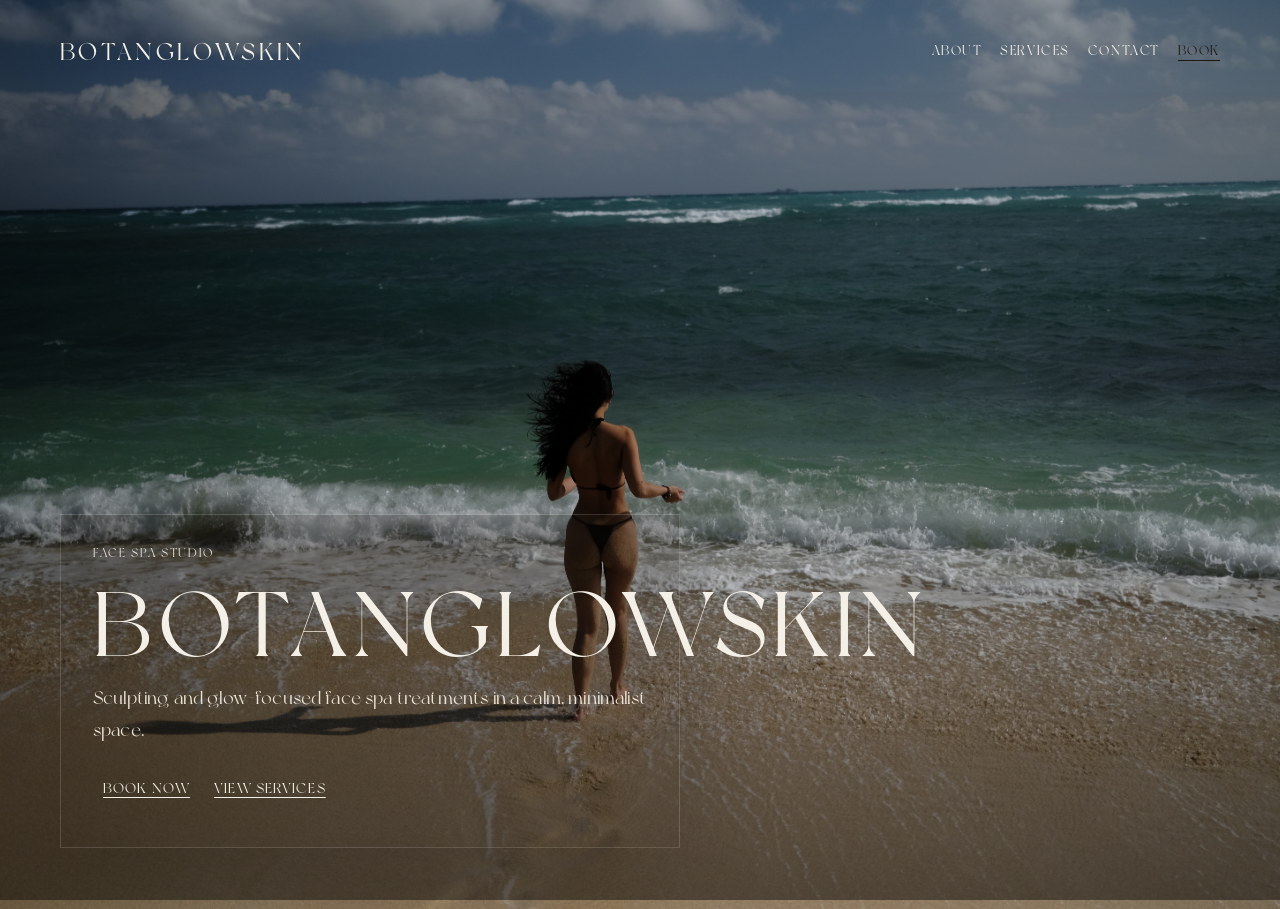
==== index.html @ a78a0a76 "Add website pages and styles" ====
<!DOCTYPE html>
<html lang="en">
  <head>
    <meta charset="UTF-8" />
    <meta name="viewport" content="width=device-width, initial-scale=1.0" />
    <title>BOTANGLOWSKIN | Home</title>
    <link rel="stylesheet" href="styles.css" />
  </head>
  <body class="home-page">
    <header class="site-header home-header">
      <div class="container header-inner">
        <a class="brand" href="index.html">BOTANGLOWSKIN</a>
        <nav class="nav">
          <a href="about.html">About</a>
          <a href="services.html">Services</a>
          <a href="contact.html">Contact</a>
          <a class="nav-cta" href="booking.html">Book</a>
        </nav>
      </div>
    </header>

    <main class="home-main">
      <section class="home-hero">
        <img class="main-photo" src="photo/2.JPG" alt="BOTANGLOWSKIN main photo" />
        <div class="home-overlay">
          <div class="container">
            <div class="home-copy">
              <p class="eyebrow">Face Spa Studio</p>
              <h1>BOTANGLOWSKIN</h1>
              <p class="lead">
                Sculpting and glow-focused face spa treatments in a calm, minimalist space.
              </p>
              <p class="links-inline">
                <a href="booking.html">Book now</a>
                <a href="services.html">View services</a>
              </p>
            </div>
          </div>
        </div>
      </section>
    </main>
  </body>
</html>
---- styles.css ----
@font-face {
  font-family: "NewYork Personal Use";
  src: url("newyork/NewYork PERSONAL USE.otf") format("opentype");
  font-weight: 400;
  font-style: normal;
  font-display: swap;
}

:root {
  --bg: #f3ecdf;
  --bg-deep: #e7dbc8;
  --surface: rgba(245, 238, 226, 0.78);
  --surface-strong: rgba(239, 229, 210, 0.88);
  --text: #1c1916;
  --muted: #6f665d;
  --line: rgba(28, 25, 22, 0.12);
  --accent: #b59a7e;
  --accent-soft: rgba(181, 154, 126, 0.18);
  --button: #1c1916;
  --button-text: #f1e8d8;
  --shadow-soft: 0 22px 60px rgba(76, 60, 43, 0.08);
}

* {
  box-sizing: border-box;
}

html,
body {
  margin: 0;
  padding: 0;
}

body {
  background:
    radial-gradient(circle at top left, rgba(255, 250, 242, 0.95), transparent 34%),
    radial-gradient(circle at 85% 18%, rgba(224, 207, 183, 0.34), transparent 28%),
    linear-gradient(180deg, #f6f0e5 0%, var(--bg) 40%, var(--bg-deep) 100%);
  color: var(--text);
  font-family: "NewYork Personal Use", "Times New Roman", serif;
  letter-spacing: 0.01em;
  position: relative;
  overflow-x: hidden;
  min-height: 100vh;
}

a {
  color: inherit;
  text-decoration: none;
}

body::before,
body::after {
  content: "";
  position: fixed;
  z-index: -1;
  border-radius: 50%;
  filter: blur(72px);
  pointer-events: none;
  opacity: 0.5;
}

body::before {
  width: 46vw;
  height: 46vw;
  min-width: 280px;
  min-height: 280px;
  top: -14vw;
  left: -10vw;
  background: rgba(216, 194, 167, 0.28);
  animation: floatBlobA 24s ease-in-out infinite;
}

body::after {
  width: 40vw;
  height: 40vw;
  min-width: 240px;
  min-height: 240px;
  right: -12vw;
  bottom: -13vw;
  background: rgba(173, 182, 163, 0.16);
  animation: floatBlobB 26s ease-in-out infinite;
}

body > * {
  position: relative;
  z-index: 1;
}

body:not(.home-page)::selection {
  background: rgba(181, 154, 126, 0.24);
}

body:not(.home-page) main,
body:not(.home-page) .site-footer {
  animation: riseIn 1s ease both;
}

.container {
  width: min(1160px, calc(100% - 48px));
  margin: 0 auto;
}

.narrow {
  max-width: 780px;
}

.site-header {
  position: sticky;
  top: 0;
  z-index: 20;
  background: rgba(246, 240, 229, 0.72);
  border-bottom: 1px solid var(--line);
  backdrop-filter: blur(16px);
  box-shadow: 0 10px 40px rgba(99, 82, 60, 0.04);
}

.nav a.is-active {
  color: var(--text);
  border-bottom-color: var(--text);
}

.home-page::before,
.home-page::after {
  display: none;
}

.home-page {
  background:
    radial-gradient(circle at 20% 22%, rgba(240, 231, 214, 0.2), transparent 18%),
    linear-gradient(180deg, #6c6051 0%, #352c24 48%, #1f1813 100%);
}

.home-page .site-header.home-header {
  position: absolute;
  top: 0;
  left: 0;
  width: 100%;
  background: transparent;
  border-bottom: 0;
  backdrop-filter: none;
  animation: fadeIn 1.1s ease both;
}

.home-page .header-inner {
  align-items: center;
  min-height: 92px;
  padding-top: 22px;
}

.home-page .brand,
.home-page .nav a {
  color: #f4f0e7;
  text-shadow: 0 1px 18px rgba(0, 0, 0, 0.18);
}

.home-page .nav a:hover {
  color: #ffffff;
  border-bottom-color: rgba(255, 255, 255, 0.8);
}

.header-inner {
  min-height: 86px;
  display: flex;
  flex-direction: row;
  justify-content: space-between;
  align-items: flex-start;
  gap: 10px;
  padding: 14px 0 10px;
}

.brand {
  font-size: 24px;
  letter-spacing: 0.14em;
  text-transform: uppercase;
}

.nav {
  display: flex;
  flex-wrap: wrap;
  justify-content: flex-end;
  margin-left: auto;
  gap: 18px;
}

.nav a {
  font-size: 13px;
  letter-spacing: 0.12em;
  text-transform: uppercase;
  color: var(--muted);
  border-bottom: 1px solid transparent;
  padding-bottom: 2px;
  transition: color 0.28s ease, transform 0.18s ease, border-color 0.28s ease;
}

.nav a:hover {
  color: var(--text);
  border-bottom-color: var(--line);
  transform: translateY(-1px);
}

.nav a:active {
  transform: scale(0.96);
}

.nav-cta {
  color: var(--text) !important;
  border-bottom-color: var(--text) !important;
}

.section {
  padding: 86px 0;
}

.hero.section {
  padding-bottom: 52px;
}

.eyebrow {
  margin: 0 0 16px;
  color: var(--muted);
  font-size: 12px;
  letter-spacing: 0.14em;
  text-transform: uppercase;
  text-align: center;
}

h1,
h2 {
  margin: 0;
  font-weight: 400;
  text-transform: uppercase;
  letter-spacing: 0.06em;
}

h1 {
  font-size: clamp(46px, 9vw, 92px);
  line-height: 0.95;
  text-align: center;
  margin-bottom: 24px;
}

h2 {
  font-size: clamp(26px, 3vw, 34px);
  line-height: 1.1;
  margin-bottom: 10px;
}

p {
  margin: 0 0 16px;
  font-size: 18px;
  line-height: 1.8;
}

.lead {
  text-align: center;
  color: var(--muted);
  max-width: 620px;
  margin: 0 auto 24px;
}

.links-inline {
  text-align: center;
}

.links-inline a {
  margin: 0 10px;
  font-size: 14px;
  letter-spacing: 0.08em;
  text-transform: uppercase;
  text-decoration: underline;
  text-decoration-thickness: 1px;
  text-underline-offset: 4px;
  transition: transform 0.18s ease, opacity 0.24s ease, color 0.24s ease;
}

.links-inline a:hover {
  opacity: 0.78;
  transform: translateY(-1px);
}

.links-inline a:active {
  transform: scale(0.96);
  opacity: 0.75;
}

.photo-section {
  padding-top: 96px;
  padding-bottom: 0;
}

.photo-section .container {
  width: 100vw;
  max-width: none;
  margin-left: calc(50% - 50vw);
}

.main-photo,
.main-video {
  width: 100vw;
  height: min(100vh, 2160px);
  object-fit: cover;
  border: 0;
  display: block;
  transform: scale(1.02);
  animation: slowZoom 18s ease-in-out infinite alternate;
}

.home-main {
  min-height: 100vh;
}

.home-hero {
  position: relative;
  min-height: 100vh;
}

.home-hero::after {
  content: "";
  position: absolute;
  inset: 0;
  background: linear-gradient(
    to top,
    rgba(0, 0, 0, 0.45) 0%,
    rgba(0, 0, 0, 0.16) 28%,
    rgba(0, 0, 0, 0.08) 55%,
    rgba(0, 0, 0, 0) 75%
  );
  pointer-events: none;
}

.home-hero::before {
  content: "";
  position: absolute;
  inset: 0;
  background:
    radial-gradient(circle at 22% 28%, rgba(245, 239, 228, 0.18), transparent 0 24%),
    radial-gradient(circle at 72% 72%, rgba(200, 177, 149, 0.16), transparent 0 26%),
    linear-gradient(180deg, rgba(20, 16, 12, 0.08), rgba(20, 16, 12, 0.26));
  mix-blend-mode: screen;
  pointer-events: none;
  animation: driftVeil 20s ease-in-out infinite;
}

.home-page .main-video,
.home-page .main-photo {
  height: 100vh;
}

.home-overlay {
  position: absolute;
  inset: 0;
  z-index: 2;
  display: flex;
  align-items: flex-end;
  padding-bottom: 52px;
  animation: riseIn 1.2s ease 0.15s both;
}

.home-copy {
  max-width: 620px;
  color: #f4f0e7;
  padding: 28px 32px;
  background: linear-gradient(180deg, rgba(28, 22, 17, 0.2), rgba(28, 22, 17, 0.08));
  border: 1px solid rgba(244, 240, 231, 0.16);
  box-shadow: 0 24px 90px rgba(0, 0, 0, 0.16);
  backdrop-filter: blur(10px);
}

.home-copy .eyebrow,
.home-copy .lead {
  color: #ebe3d6;
  text-align: left;
}

.home-copy h1 {
  text-align: left;
  margin-bottom: 14px;
}

.home-copy .links-inline {
  text-align: left;
}

.home-copy .links-inline a {
  color: #f4f0e7;
}

.contact-section {
  padding-bottom: 40px;
}

.contact-layout {
  display: grid;
  grid-template-columns: minmax(0, 1fr) minmax(0, 0.95fr);
  gap: 30px;
  align-items: stretch;
}

.contact-info {
  height: 100%;
}

.contact-photo-wrap {
  min-height: 100%;
  aspect-ratio: 3 / 4;
  overflow: hidden;
  background: #efefef;
  border-radius: 28px;
  box-shadow: var(--shadow-soft);
}

.contact-main-photo {
  width: 100%;
  height: 100%;
  object-fit: cover;
  object-position: 58% 14%;
  display: block;
  border: 1px solid var(--line);
  transform: scale(1.01);
  transition: transform 1.2s ease;
}

.content-page {
  background: linear-gradient(180deg, var(--surface), var(--surface-strong));
  border: 1px solid var(--line);
  padding: 56px min(6vw, 64px);
  border-radius: 28px;
  box-shadow: var(--shadow-soft);
  backdrop-filter: blur(16px);
}

.content-page .eyebrow,
.content-page h1,
.content-page .links-inline {
  text-align: left;
}

.service-item {
  padding: 24px 0;
  border-top: 1px solid var(--line);
}

.service-item:last-of-type {
  border-bottom: 1px solid var(--line);
}

.virtual-call-grid {
  margin-top: 34px;
  padding: 26px 24px;
  border: 1px solid var(--line);
  background: rgba(244, 234, 217, 0.8);
  border-radius: 22px;
  box-shadow: var(--shadow-soft);
}

.virtual-call-grid .eyebrow {
  text-align: left;
  margin-bottom: 10px;
}

.virtual-call-grid h2 {
  margin-bottom: 16px;
}

.virtual-call-link {
  display: inline-block;
  border: 1px solid var(--text);
  padding: 10px 16px;
  text-transform: uppercase;
  letter-spacing: 0.08em;
  font-size: 13px;
}

.editorial-page {
  background:
    radial-gradient(circle at 14% 14%, rgba(255, 255, 255, 0.42), transparent 18%),
    linear-gradient(180deg, #efece5 0%, #e6e1d7 100%);
}

.editorial-page::before,
.editorial-page::after {
  display: none;
}

.editorial-header {
  background: transparent;
  border-bottom: 0;
  backdrop-filter: none;
}

.editorial-main {
  padding-top: 38px;
  animation: riseIn 1s ease both;
}

.editorial-layout {
  display: grid;
  grid-template-columns: minmax(0, 1fr) minmax(0, 0.8fr) minmax(0, 0.95fr);
  gap: 18px;
  align-items: start;
}

.editorial-left {
  padding: 30px 4px 0 0;
}

.editorial-left h1 {
  text-transform: none;
  letter-spacing: 0;
  text-align: left;
  font-size: clamp(46px, 4.5vw, 68px);
  line-height: 1.04;
  margin-bottom: 52px;
  max-width: 11ch;
}

.editorial-line-link {
  display: inline-block;
  font-size: 18px;
  color: #8a8073;
  border-bottom: 2px solid #9a8f81;
  min-width: 310px;
  padding-bottom: 18px;
  transition: color 0.24s ease, transform 0.24s ease, border-color 0.24s ease;
}

.editorial-line-link:hover {
  color: #6f665d;
  border-bottom-color: #6f665d;
  transform: translateY(-2px);
}

.editorial-top-image {
  width: 100%;
  aspect-ratio: 16 / 10;
  object-fit: cover;
  display: block;
  filter: grayscale(100%);
  border-radius: 24px;
  box-shadow: var(--shadow-soft);
}

.editorial-copy {
  padding-top: 14px;
}

.editorial-copy p {
  font-size: 18px;
  line-height: 1.55;
  margin-bottom: 12px;
}

.editorial-tall-image {
  width: 100%;
  height: min(84vh, 1050px);
  object-fit: cover;
  display: block;
  filter: grayscale(100%);
  border-radius: 28px;
  box-shadow: var(--shadow-soft);
}

.form {
  margin-top: 18px;
}

label {
  display: block;
  margin: 14px 0 7px;
  font-size: 13px;
  letter-spacing: 0.08em;
  text-transform: uppercase;
  color: var(--muted);
}

input,
select,
textarea,
button {
  width: 100%;
  font: inherit;
}

input,
select,
textarea {
  border: 1px solid var(--line);
  background: rgba(244, 234, 217, 0.78);
  padding: 12px 14px;
  border-radius: 18px;
  transition: border-color 0.22s ease, transform 0.12s ease;
}

input,
select {
  min-height: 48px;
}

textarea {
  resize: vertical;
  min-height: 120px;
}

input:focus,
select:focus,
textarea:focus {
  outline: none;
  border-color: var(--accent);
}

.btn-primary {
  margin-top: 16px;
  border: 0;
  background: var(--button);
  color: var(--button-text);
  padding: 14px 18px;
  border-radius: 999px;
  text-transform: uppercase;
  letter-spacing: 0.08em;
  cursor: pointer;
  transition: transform 0.12s ease, opacity 0.2s ease;
  box-shadow: 0 18px 40px rgba(28, 25, 22, 0.14);
}

.btn-primary:hover {
  opacity: 0.92;
}

.btn-primary:active {
  transform: scale(0.98);
}

input:active,
select:active,
textarea:active {
  transform: scale(0.997);
}

.site-footer {
  margin-top: 34px;
  border-top: 1px solid var(--line);
  padding: 24px 0;
}

.footer-inner {
  display: flex;
  justify-content: center;
}

.footer-inner p {
  margin: 0;
  font-size: 13px;
  letter-spacing: 0.08em;
  text-transform: uppercase;
  color: var(--muted);
}

@keyframes floatBlobA {
  0% {
    transform: translate(0, 0) scale(1);
  }
  50% {
    transform: translate(4vw, 3vh) scale(1.07);
  }
  100% {
    transform: translate(0, 0) scale(1);
  }
}

@keyframes floatBlobB {
  0% {
    transform: translate(0, 0) scale(1);
  }
  50% {
    transform: translate(-4vw, -4vh) scale(1.09);
  }
  100% {
    transform: translate(0, 0) scale(1);
  }
}

@keyframes slowZoom {
  0% {
    transform: scale(1.02) translateY(0);
  }
  100% {
    transform: scale(1.08) translateY(-10px);
  }
}

@keyframes driftVeil {
  0% {
    transform: translate3d(0, 0, 0) scale(1);
  }
  50% {
    transform: translate3d(0, -2%, 0) scale(1.04);
  }
  100% {
    transform: translate3d(0, 0, 0) scale(1);
  }
}

@keyframes riseIn {
  0% {
    opacity: 0;
    transform: translateY(24px);
  }
  100% {
    opacity: 1;
    transform: translateY(0);
  }
}

@keyframes fadeIn {
  0% {
    opacity: 0;
  }
  100% {
    opacity: 1;
  }
}

@media (max-width: 860px) {
  .section {
    padding: 68px 0;
  }

  .container {
    width: min(1160px, calc(100% - 30px));
  }

  .brand {
    font-size: 20px;
  }

  .nav {
    gap: 12px;
    justify-content: flex-start;
    margin-left: 0;
  }

  .editorial-main {
    padding-top: 6px;
  }

  .editorial-layout {
    grid-template-columns: 1fr;
  }

  .editorial-left h1 {
    font-size: clamp(36px, 11vw, 54px);
    margin-bottom: 26px;
  }

  .editorial-line-link {
    min-width: 0;
    width: 100%;
  }

  .editorial-copy p {
    font-size: 17px;
  }

  .editorial-tall-image {
    height: 62vh;
  }

  .home-page .header-inner {
    align-items: flex-start;
  }

  .home-overlay {
    padding-bottom: 36px;
  }

  .home-copy {
    padding: 22px 20px;
  }

  p {
    font-size: 17px;
  }

  .main-photo,
  .main-video {
    height: 72vh;
  }

  .content-page {
    padding: 42px 24px;
  }

  .editorial-top-image,
  .editorial-tall-image,
  .contact-photo-wrap,
  .content-page {
    border-radius: 22px;
  }

  .contact-layout {
    grid-template-columns: 1fr;
  }

  .contact-main-photo {
    height: 100%;
    min-height: 0;
    object-position: 56% 18%;
  }
}

@media (prefers-reduced-motion: reduce) {
  *,
  *::before,
  *::after {
    animation: none !important;
    transition: none !important;
  }
}
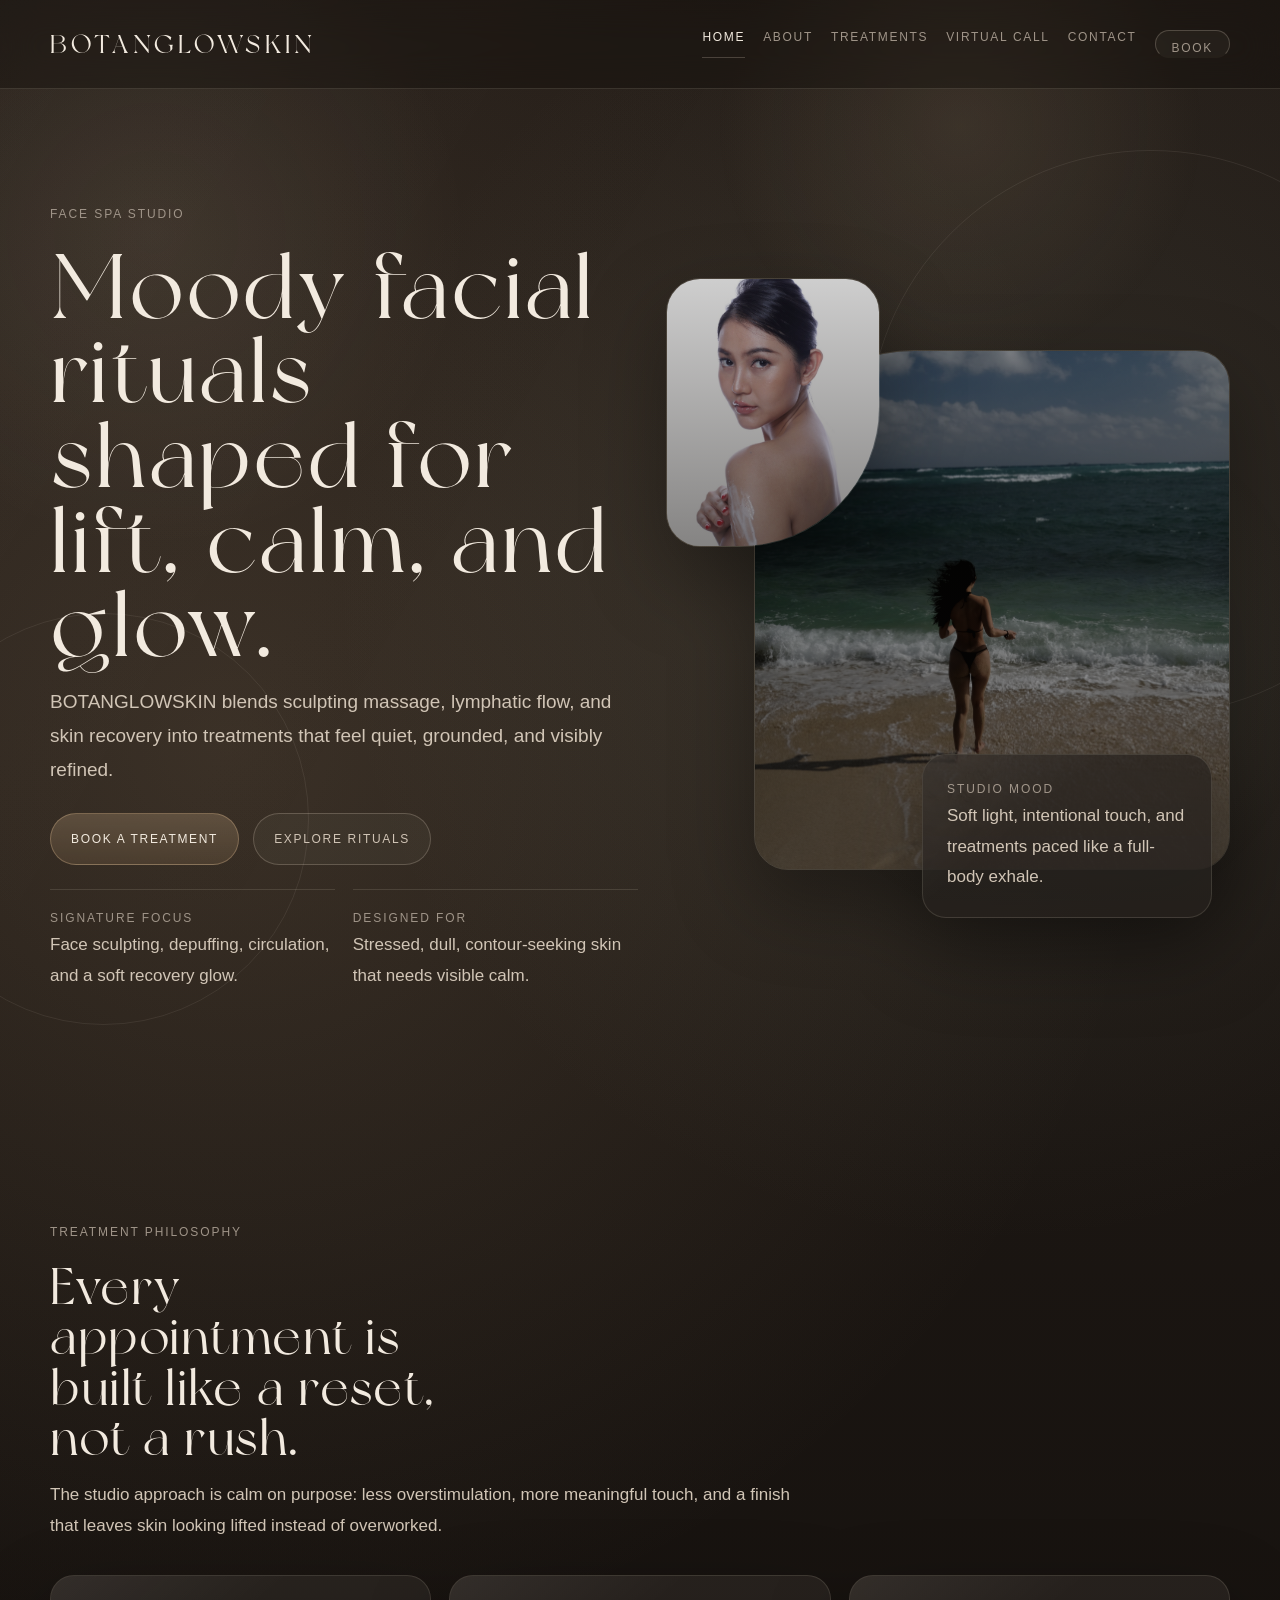
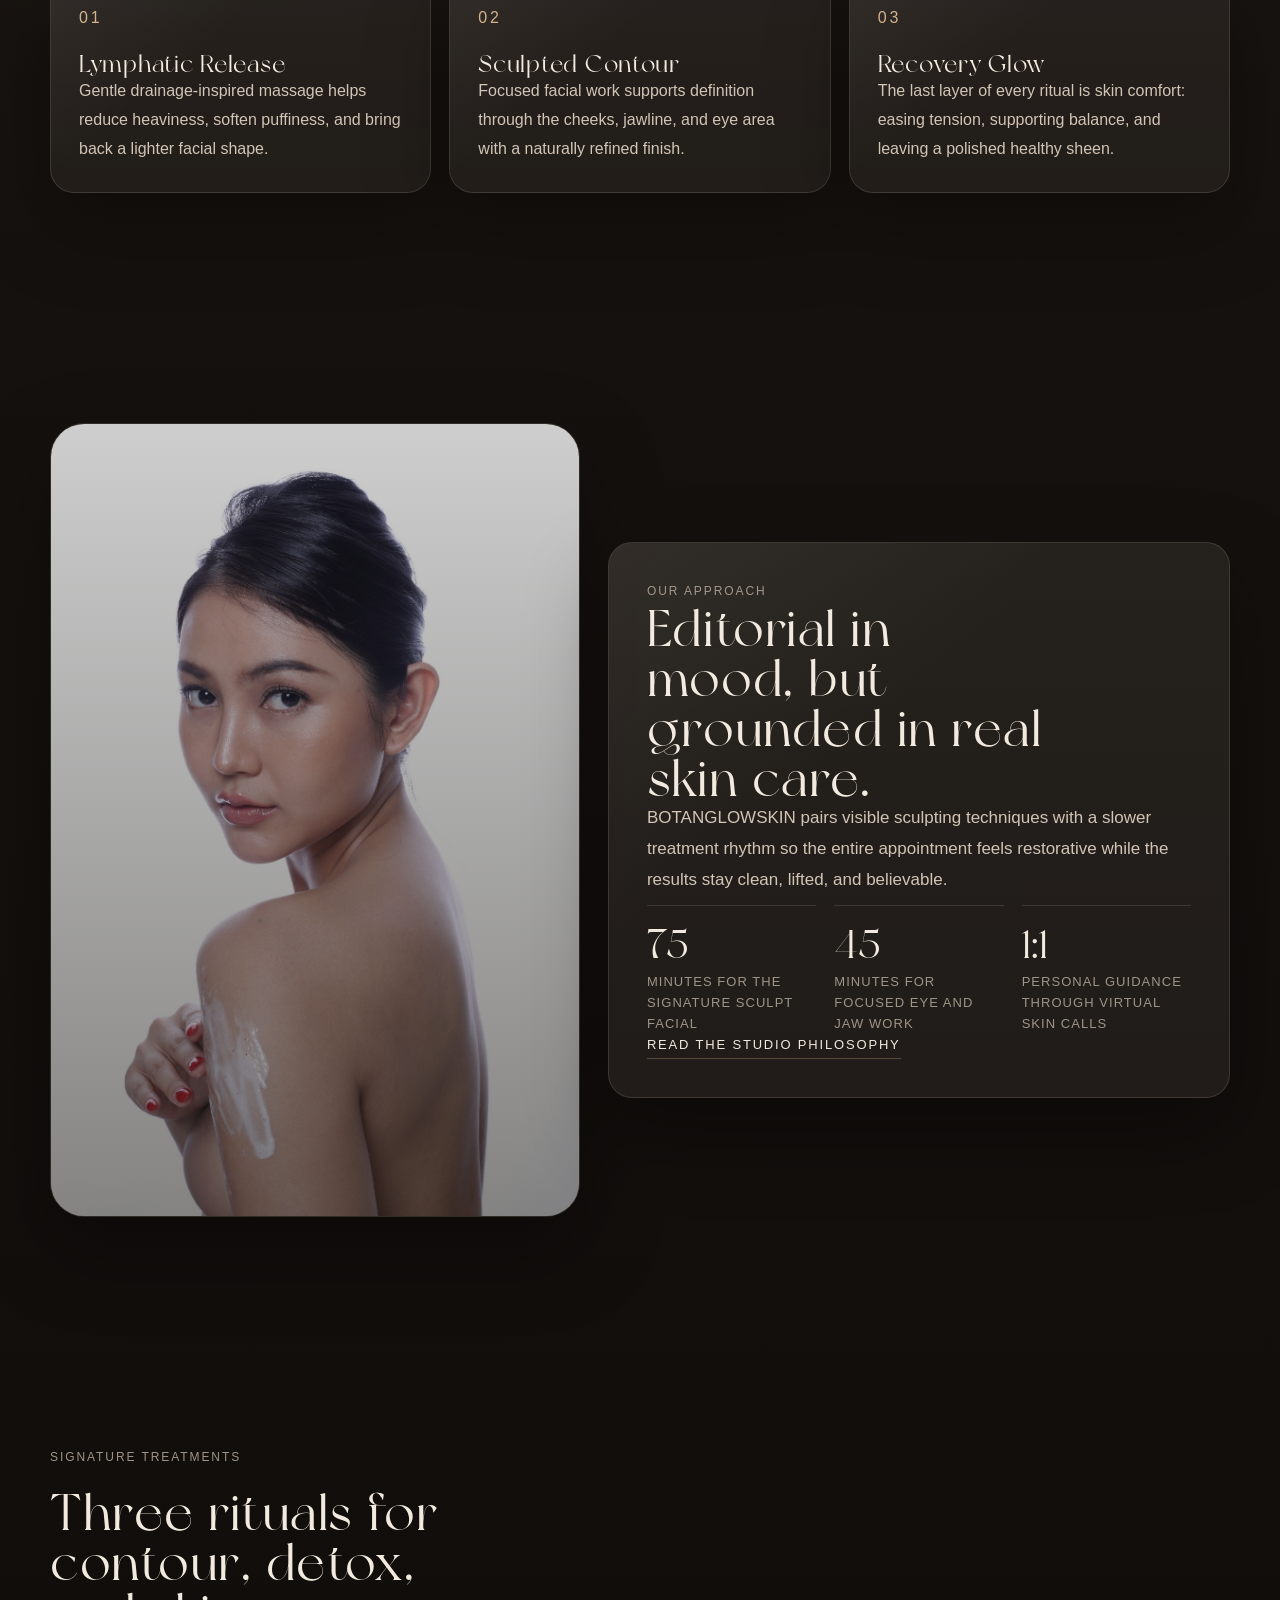
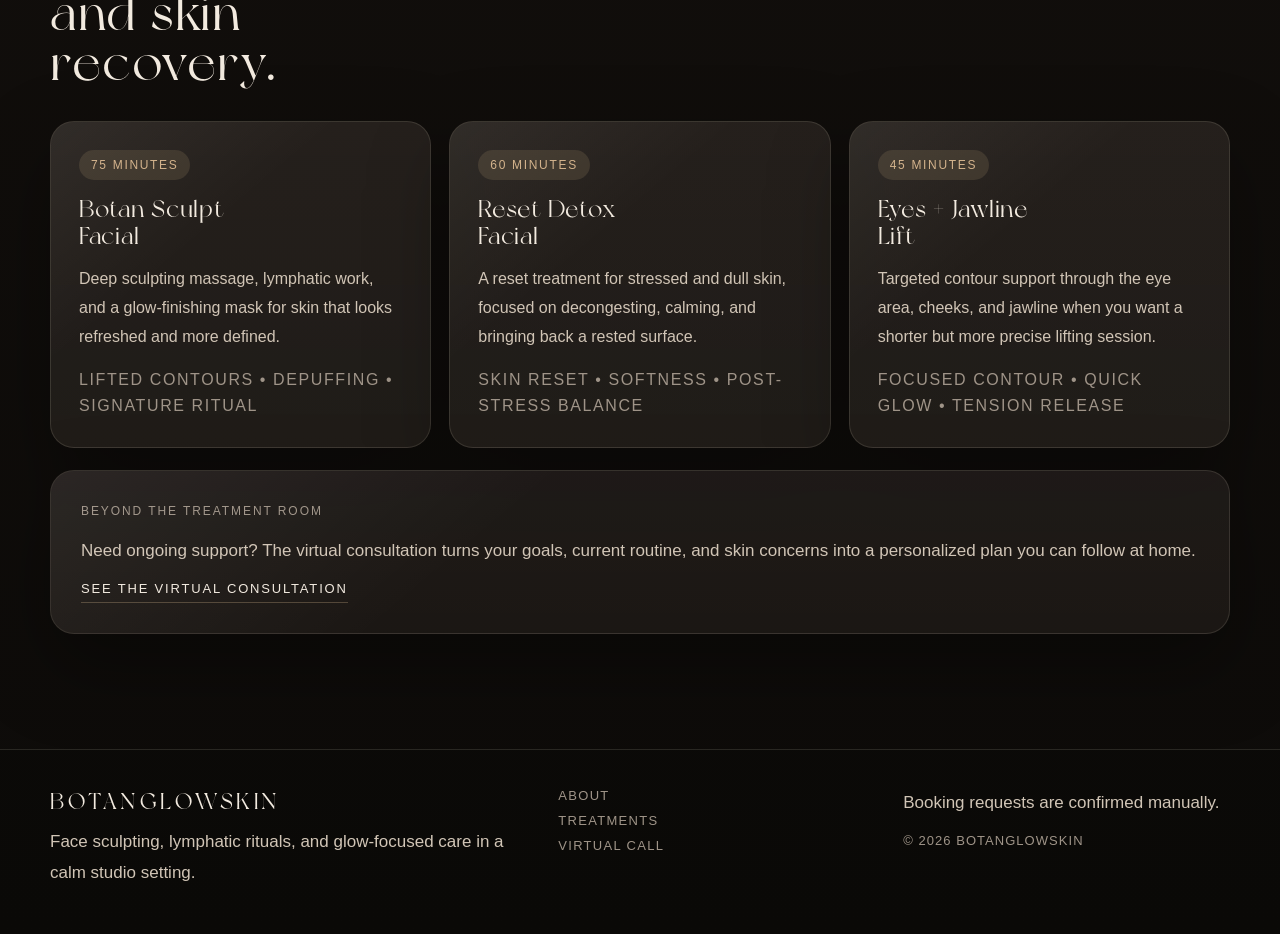
==== commit 404cb5cf: "n" ====
--- a/index.html
+++ b/index.html
@@ -1,43 +1,261 @@
-<!DOCTYPE html>
+<!doctype html>
 <html lang="en">
   <head>
     <meta charset="UTF-8" />
     <meta name="viewport" content="width=device-width, initial-scale=1.0" />
+    <meta
+      name="description"
+      content="BOTANGLOWSKIN is a calm, sculpting-focused face spa studio offering moody facial rituals, lymphatic massage, and glow-led skin treatments."
+    />
     <title>BOTANGLOWSKIN | Home</title>
     <link rel="stylesheet" href="styles.css" />
+    <script src="site.js" defer></script>
   </head>
-  <body class="home-page">
-    <header class="site-header home-header">
+  <body class="page page-home">
+    <header class="site-header">
       <div class="container header-inner">
         <a class="brand" href="index.html">BOTANGLOWSKIN</a>
-        <nav class="nav">
+        <nav class="nav" aria-label="Primary navigation">
+          <a class="is-active" href="index.html">Home</a>
           <a href="about.html">About</a>
-          <a href="services.html">Services</a>
+          <a href="services.html">Treatments</a>
+          <a href="virtual-call.html">Virtual Call</a>
           <a href="contact.html">Contact</a>
           <a class="nav-cta" href="booking.html">Book</a>
         </nav>
       </div>
     </header>
 
-    <main class="home-main">
-      <section class="home-hero">
-        <img class="main-photo" src="photo/2.JPG" alt="BOTANGLOWSKIN main photo" />
-        <div class="home-overlay">
-          <div class="container">
-            <div class="home-copy">
-              <p class="eyebrow">Face Spa Studio</p>
-              <h1>BOTANGLOWSKIN</h1>
-              <p class="lead">
-                Sculpting and glow-focused face spa treatments in a calm, minimalist space.
-              </p>
-              <p class="links-inline">
-                <a href="booking.html">Book now</a>
-                <a href="services.html">View services</a>
-              </p>
-            </div>
+    <main>
+      <section class="hero hero-home">
+        <div class="container hero-grid">
+          <div class="hero-copy" data-reveal>
+            <p class="eyebrow">Face Spa Studio</p>
+            <h1>Moody facial rituals shaped for lift, calm, and glow.</h1>
+            <p class="hero-lead">
+              BOTANGLOWSKIN blends sculpting massage, lymphatic flow, and skin
+              recovery into treatments that feel quiet, grounded, and visibly
+              refined.
+            </p>
+
+            <div class="button-row">
+              <a class="button button-primary" href="booking.html"
+                >Book a Treatment</a
+              >
+              <a class="button button-secondary" href="services.html"
+                >Explore Rituals</a
+              >
+            </div>
+
+            <div class="hero-meta">
+              <div>
+                <p class="small-label">Signature focus</p>
+                <p>
+                  Face sculpting, depuffing, circulation, and a soft recovery
+                  glow.
+                </p>
+              </div>
+              <div>
+                <p class="small-label">Designed for</p>
+                <p>
+                  Stressed, dull, contour-seeking skin that needs visible calm.
+                </p>
+              </div>
+            </div>
+          </div>
+
+          <div class="art-stack" data-reveal>
+            <div class="art-card art-card-small">
+              <img
+                src="photo/main.JPG"
+                alt="Close-up facial treatment detail"
+              />
+            </div>
+            <div class="art-card art-card-large">
+              <img src="photo/2.JPG" alt="Botanglowskin treatment atmosphere" />
+            </div>
+            <div class="panel art-note">
+              <p class="small-label">Studio mood</p>
+              <p>
+                Soft light, intentional touch, and treatments paced like a
+                full-body exhale.
+              </p>
+            </div>
+          </div>
+        </div>
+      </section>
+
+      <section class="section">
+        <div class="container">
+          <div class="section-heading" data-reveal>
+            <p class="eyebrow">Treatment Philosophy</p>
+            <h2>Every appointment is built like a reset, not a rush.</h2>
+            <p>
+              The studio approach is calm on purpose: less overstimulation, more
+              meaningful touch, and a finish that leaves skin looking lifted
+              instead of overworked.
+            </p>
+          </div>
+
+          <div class="grid-3">
+            <article class="feature-card" data-reveal>
+              <p class="card-index">01</p>
+              <h3>Lymphatic Release</h3>
+              <p>
+                Gentle drainage-inspired massage helps reduce heaviness, soften
+                puffiness, and bring back a lighter facial shape.
+              </p>
+            </article>
+
+            <article class="feature-card" data-reveal>
+              <p class="card-index">02</p>
+              <h3>Sculpted Contour</h3>
+              <p>
+                Focused facial work supports definition through the cheeks,
+                jawline, and eye area with a naturally refined finish.
+              </p>
+            </article>
+
+            <article class="feature-card" data-reveal>
+              <p class="card-index">03</p>
+              <h3>Recovery Glow</h3>
+              <p>
+                The last layer of every ritual is skin comfort: easing tension,
+                supporting balance, and leaving a polished healthy sheen.
+              </p>
+            </article>
+          </div>
+        </div>
+      </section>
+
+      <section class="section">
+        <div class="container split-layout">
+          <div class="image-panel tall-panel" data-reveal>
+            <img
+              src="photo/main.JPG"
+              alt="Client receiving a calming face treatment"
+            />
+          </div>
+
+          <div class="panel panel-spacious" data-reveal>
+            <p class="eyebrow">Our Approach</p>
+            <h2>Editorial in mood, but grounded in real skin care.</h2>
+            <p>
+              BOTANGLOWSKIN pairs visible sculpting techniques with a slower
+              treatment rhythm so the entire appointment feels restorative while
+              the results stay clean, lifted, and believable.
+            </p>
+
+            <div class="stat-row">
+              <div>
+                <span class="stat-value">75</span>
+                <span class="stat-label"
+                  >minutes for the signature sculpt facial</span
+                >
+              </div>
+              <div>
+                <span class="stat-value">45</span>
+                <span class="stat-label"
+                  >minutes for focused eye and jaw work</span
+                >
+              </div>
+              <div>
+                <span class="stat-value">1:1</span>
+                <span class="stat-label"
+                  >personal guidance through virtual skin calls</span
+                >
+              </div>
+            </div>
+
+            <a class="text-link" href="about.html"
+              >Read the studio philosophy</a
+            >
+          </div>
+        </div>
+      </section>
+
+      <section class="section">
+        <div class="container">
+          <div class="section-heading" data-reveal>
+            <p class="eyebrow">Signature Treatments</p>
+            <h2>Three rituals for contour, detox, and skin recovery.</h2>
+          </div>
+
+          <div class="service-cards">
+            <article class="service-card" data-reveal>
+              <span class="service-time">75 Minutes</span>
+              <h3>Botan Sculpt Facial</h3>
+              <p>
+                Deep sculpting massage, lymphatic work, and a glow-finishing
+                mask for skin that looks refreshed and more defined.
+              </p>
+              <p class="service-meta">
+                Lifted contours • depuffing • signature ritual
+              </p>
+            </article>
+
+            <article class="service-card" data-reveal>
+              <span class="service-time">60 Minutes</span>
+              <h3>Reset Detox Facial</h3>
+              <p>
+                A reset treatment for stressed and dull skin, focused on
+                decongesting, calming, and bringing back a rested surface.
+              </p>
+              <p class="service-meta">
+                Skin reset • softness • post-stress balance
+              </p>
+            </article>
+
+            <article class="service-card" data-reveal>
+              <span class="service-time">45 Minutes</span>
+              <h3>Eyes + Jawline Lift</h3>
+              <p>
+                Targeted contour support through the eye area, cheeks, and
+                jawline when you want a shorter but more precise lifting
+                session.
+              </p>
+              <p class="service-meta">
+                Focused contour • quick glow • tension release
+              </p>
+            </article>
+          </div>
+
+          <div class="panel subtle-panel section-cta" data-reveal>
+            <p class="small-label">Beyond the treatment room</p>
+            <p>
+              Need ongoing support? The virtual consultation turns your goals,
+              current routine, and skin concerns into a personalized plan you
+              can follow at home.
+            </p>
+            <a class="text-link" href="virtual-call.html"
+              >See the virtual consultation</a
+            >
           </div>
         </div>
       </section>
     </main>
+
+    <footer class="site-footer">
+      <div class="container footer-grid">
+        <div class="footer-brand">
+          <a class="brand" href="index.html">BOTANGLOWSKIN</a>
+          <p>
+            Face sculpting, lymphatic rituals, and glow-focused care in a calm
+            studio setting.
+          </p>
+        </div>
+
+        <div class="footer-links">
+          <a href="about.html">About</a>
+          <a href="services.html">Treatments</a>
+          <a href="virtual-call.html">Virtual Call</a>
+        </div>
+
+        <div class="footer-meta">
+          <p>Booking requests are confirmed manually.</p>
+          <p class="footer-copy">© <span data-year></span> BOTANGLOWSKIN</p>
+        </div>
+      </div>
+    </footer>
   </body>
 </html>
--- a/styles.css
+++ b/styles.css
@@ -7,22 +7,35 @@
 }
 
 :root {
-  --bg: #f3ecdf;
-  --bg-deep: #e7dbc8;
-  --surface: rgba(245, 238, 226, 0.78);
-  --surface-strong: rgba(239, 229, 210, 0.88);
-  --text: #1c1916;
-  --muted: #6f665d;
-  --line: rgba(28, 25, 22, 0.12);
-  --accent: #b59a7e;
-  --accent-soft: rgba(181, 154, 126, 0.18);
-  --button: #1c1916;
-  --button-text: #f1e8d8;
-  --shadow-soft: 0 22px 60px rgba(76, 60, 43, 0.08);
+  --bg: #14110f;
+  --bg-soft: #1c1815;
+  --bg-deep: #0f0d0b;
+  --panel: rgba(32, 27, 23, 0.8);
+  --panel-strong: rgba(40, 33, 28, 0.94);
+  --panel-soft: rgba(255, 244, 227, 0.05);
+  --line: rgba(255, 240, 221, 0.12);
+  --line-strong: rgba(255, 240, 221, 0.2);
+  --text: #f2eadf;
+  --text-soft: #d1c5b6;
+  --text-faint: #9f9488;
+  --accent: #d2b189;
+  --accent-soft: rgba(210, 177, 137, 0.14);
+  --moss: #88907f;
+  --shadow: 0 32px 80px rgba(0, 0, 0, 0.34);
+  --max-width: 1180px;
+  --radius-lg: 34px;
+  --radius-md: 24px;
+  --radius-sm: 18px;
+  --pointer-x: 75vw;
+  --pointer-y: 14vh;
 }
 
 * {
   box-sizing: border-box;
+}
+
+html {
+  scroll-behavior: smooth;
 }
 
 html,
@@ -32,788 +45,1140 @@
 }
 
 body {
+  min-height: 100vh;
+  color: var(--text);
+  font-family: "Avenir Next", "Helvetica Neue", "Segoe UI", sans-serif;
   background:
-    radial-gradient(circle at top left, rgba(255, 250, 242, 0.95), transparent 34%),
-    radial-gradient(circle at 85% 18%, rgba(224, 207, 183, 0.34), transparent 28%),
-    linear-gradient(180deg, #f6f0e5 0%, var(--bg) 40%, var(--bg-deep) 100%);
-  color: var(--text);
-  font-family: "NewYork Personal Use", "Times New Roman", serif;
-  letter-spacing: 0.01em;
+    radial-gradient(
+      circle at 20% 18%,
+      rgba(210, 177, 137, 0.12),
+      transparent 26%
+    ),
+    radial-gradient(
+      circle at 82% 12%,
+      rgba(136, 144, 127, 0.12),
+      transparent 18%
+    ),
+    linear-gradient(180deg, #1f1a17 0%, var(--bg) 32%, var(--bg-deep) 100%);
   position: relative;
   overflow-x: hidden;
-  min-height: 100vh;
-}
-
-a {
-  color: inherit;
-  text-decoration: none;
+}
+
+.page-home {
+  background:
+    radial-gradient(
+      circle at 78% 14%,
+      rgba(136, 144, 127, 0.16),
+      transparent 18%
+    ),
+    radial-gradient(
+      circle at 18% 18%,
+      rgba(210, 177, 137, 0.16),
+      transparent 26%
+    ),
+    linear-gradient(180deg, #241d18 0%, #15110e 46%, #0d0b09 100%);
+}
+
+.page-about {
+  background:
+    radial-gradient(
+      circle at 84% 10%,
+      rgba(210, 177, 137, 0.1),
+      transparent 18%
+    ),
+    linear-gradient(180deg, #1d1814 0%, #13100e 100%);
+}
+
+.page-services {
+  background:
+    radial-gradient(
+      circle at 14% 18%,
+      rgba(210, 177, 137, 0.14),
+      transparent 24%
+    ),
+    radial-gradient(
+      circle at 84% 74%,
+      rgba(136, 144, 127, 0.1),
+      transparent 18%
+    ),
+    linear-gradient(180deg, #1d1815 0%, #100e0c 100%);
+}
+
+.page-virtual {
+  background:
+    radial-gradient(
+      circle at 82% 14%,
+      rgba(210, 177, 137, 0.14),
+      transparent 18%
+    ),
+    linear-gradient(180deg, #1b1714 0%, #0f0d0b 100%);
+}
+
+.page-booking {
+  background:
+    radial-gradient(
+      circle at 14% 18%,
+      rgba(136, 144, 127, 0.12),
+      transparent 20%
+    ),
+    linear-gradient(180deg, #1b1714 0%, #0f0d0b 100%);
+}
+
+.page-contact {
+  background:
+    radial-gradient(
+      circle at 84% 18%,
+      rgba(210, 177, 137, 0.12),
+      transparent 20%
+    ),
+    radial-gradient(
+      circle at 18% 72%,
+      rgba(136, 144, 127, 0.1),
+      transparent 18%
+    ),
+    linear-gradient(180deg, #1d1916 0%, #100e0c 100%);
 }
 
 body::before,
 body::after {
   content: "";
   position: fixed;
-  z-index: -1;
-  border-radius: 50%;
-  filter: blur(72px);
+  inset: 0;
   pointer-events: none;
-  opacity: 0.5;
+  z-index: 0;
 }
 
 body::before {
-  width: 46vw;
-  height: 46vw;
-  min-width: 280px;
-  min-height: 280px;
-  top: -14vw;
-  left: -10vw;
-  background: rgba(216, 194, 167, 0.28);
-  animation: floatBlobA 24s ease-in-out infinite;
+  background:
+    radial-gradient(
+      circle at 12% 26%,
+      rgba(245, 225, 191, 0.08),
+      transparent 24%
+    ),
+    radial-gradient(
+      circle at 82% 74%,
+      rgba(124, 136, 112, 0.09),
+      transparent 22%
+    ),
+    linear-gradient(120deg, rgba(255, 255, 255, 0.015), transparent 48%);
 }
 
 body::after {
-  width: 40vw;
-  height: 40vw;
-  min-width: 240px;
-  min-height: 240px;
-  right: -12vw;
-  bottom: -13vw;
-  background: rgba(173, 182, 163, 0.16);
-  animation: floatBlobB 26s ease-in-out infinite;
-}
-
-body > * {
+  background: radial-gradient(
+    circle 340px at var(--pointer-x) var(--pointer-y),
+    rgba(219, 186, 145, 0.12),
+    transparent 72%
+  );
+  opacity: 0.9;
+  transition: opacity 0.35s ease;
+}
+
+main,
+header,
+footer {
   position: relative;
   z-index: 1;
 }
 
-body:not(.home-page)::selection {
-  background: rgba(181, 154, 126, 0.24);
-}
-
-body:not(.home-page) main,
-body:not(.home-page) .site-footer {
-  animation: riseIn 1s ease both;
+img {
+  max-width: 100%;
+  display: block;
+}
+
+a {
+  color: inherit;
+  text-decoration: none;
+}
+
+button,
+input,
+select,
+textarea {
+  font: inherit;
 }
 
 .container {
-  width: min(1160px, calc(100% - 48px));
+  width: min(var(--max-width), calc(100% - 48px));
   margin: 0 auto;
-}
-
-.narrow {
-  max-width: 780px;
 }
 
 .site-header {
   position: sticky;
   top: 0;
-  z-index: 20;
-  background: rgba(246, 240, 229, 0.72);
+  z-index: 30;
   border-bottom: 1px solid var(--line);
-  backdrop-filter: blur(16px);
-  box-shadow: 0 10px 40px rgba(99, 82, 60, 0.04);
-}
-
-.nav a.is-active {
-  color: var(--text);
-  border-bottom-color: var(--text);
-}
-
-.home-page::before,
-.home-page::after {
-  display: none;
-}
-
-.home-page {
-  background:
-    radial-gradient(circle at 20% 22%, rgba(240, 231, 214, 0.2), transparent 18%),
-    linear-gradient(180deg, #6c6051 0%, #352c24 48%, #1f1813 100%);
-}
-
-.home-page .site-header.home-header {
-  position: absolute;
-  top: 0;
-  left: 0;
-  width: 100%;
-  background: transparent;
-  border-bottom: 0;
-  backdrop-filter: none;
-  animation: fadeIn 1.1s ease both;
-}
-
-.home-page .header-inner {
+  background: rgba(15, 12, 10, 0.54);
+  backdrop-filter: blur(18px);
+}
+
+.page-home .site-header {
+  background: rgba(12, 10, 8, 0.34);
+}
+
+.header-inner {
+  min-height: 88px;
+  display: flex;
   align-items: center;
-  min-height: 92px;
-  padding-top: 22px;
-}
-
-.home-page .brand,
-.home-page .nav a {
-  color: #f4f0e7;
-  text-shadow: 0 1px 18px rgba(0, 0, 0, 0.18);
-}
-
-.home-page .nav a:hover {
-  color: #ffffff;
-  border-bottom-color: rgba(255, 255, 255, 0.8);
-}
-
-.header-inner {
-  min-height: 86px;
-  display: flex;
-  flex-direction: row;
   justify-content: space-between;
-  align-items: flex-start;
-  gap: 10px;
-  padding: 14px 0 10px;
+  gap: 24px;
+  padding: 14px 0;
 }
 
 .brand {
-  font-size: 24px;
-  letter-spacing: 0.14em;
-  text-transform: uppercase;
+  font-family: "NewYork Personal Use", Georgia, serif;
+  font-size: 26px;
+  letter-spacing: 0.16em;
+  text-transform: uppercase;
+  white-space: nowrap;
 }
 
 .nav {
   display: flex;
   flex-wrap: wrap;
   justify-content: flex-end;
-  margin-left: auto;
   gap: 18px;
 }
 
 .nav a {
-  font-size: 13px;
-  letter-spacing: 0.12em;
-  text-transform: uppercase;
-  color: var(--muted);
-  border-bottom: 1px solid transparent;
-  padding-bottom: 2px;
-  transition: color 0.28s ease, transform 0.18s ease, border-color 0.28s ease;
-}
-
-.nav a:hover {
-  color: var(--text);
-  border-bottom-color: var(--line);
-  transform: translateY(-1px);
-}
-
-.nav a:active {
-  transform: scale(0.96);
-}
-
-.nav-cta {
-  color: var(--text) !important;
-  border-bottom-color: var(--text) !important;
-}
-
-.section {
-  padding: 86px 0;
-}
-
-.hero.section {
-  padding-bottom: 52px;
-}
-
-.eyebrow {
-  margin: 0 0 16px;
-  color: var(--muted);
+  color: var(--text-faint);
   font-size: 12px;
   letter-spacing: 0.14em;
   text-transform: uppercase;
-  text-align: center;
+  padding-bottom: 2px;
+  border-bottom: 1px solid transparent;
+  transition:
+    color 0.24s ease,
+    border-color 0.24s ease,
+    transform 0.24s ease;
+}
+
+.nav a:hover,
+.nav a.is-active {
+  color: var(--text);
+  border-bottom-color: var(--line-strong);
+}
+
+.nav a:hover {
+  transform: translateY(-1px);
+}
+
+.nav-cta {
+  padding: 10px 16px;
+  border: 1px solid var(--line-strong);
+  border-radius: 999px;
+  background: rgba(255, 243, 226, 0.04);
+}
+
+.nav-cta:hover,
+.nav-cta.is-active {
+  border-color: rgba(210, 177, 137, 0.36);
+  background: rgba(210, 177, 137, 0.12);
+}
+
+.hero,
+.section,
+.page-hero {
+  position: relative;
+  padding: clamp(72px, 9vw, 118px) 0;
+}
+
+.page-hero {
+  padding-bottom: 44px;
+}
+
+.hero-home {
+  min-height: calc(100vh - 88px);
+  display: flex;
+  align-items: center;
+  overflow: hidden;
+}
+
+.hero-home::before,
+.hero-home::after {
+  content: "";
+  position: absolute;
+  border: 1px solid rgba(255, 240, 221, 0.08);
+  border-radius: 50%;
+  pointer-events: none;
+}
+
+.hero-home::before {
+  width: 44vw;
+  height: 44vw;
+  min-width: 420px;
+  min-height: 420px;
+  top: 6%;
+  right: -12%;
+}
+
+.hero-home::after {
+  width: 32vw;
+  height: 32vw;
+  min-width: 260px;
+  min-height: 260px;
+  bottom: 8%;
+  left: -8%;
+}
+
+.hero-grid,
+.page-hero-grid,
+.split-layout,
+.booking-layout,
+.contact-layout {
+  display: grid;
+  gap: 28px;
+  align-items: center;
+}
+
+.hero-grid {
+  grid-template-columns: minmax(0, 1.02fr) minmax(0, 0.98fr);
+}
+
+.page-hero-grid {
+  grid-template-columns: minmax(0, 1fr) minmax(280px, 380px);
+  align-items: end;
+}
+
+.split-layout {
+  grid-template-columns: minmax(0, 0.92fr) minmax(0, 1.08fr);
+}
+
+.booking-layout {
+  grid-template-columns: minmax(0, 1.08fr) minmax(0, 0.92fr);
+  align-items: start;
+}
+
+.contact-layout {
+  grid-template-columns: minmax(0, 1.02fr) minmax(0, 0.98fr);
+  align-items: stretch;
+}
+
+.hero-copy,
+.page-hero-copy,
+.section-heading,
+.stack {
+  display: grid;
+  gap: 18px;
+}
+
+.eyebrow,
+.small-label,
+label {
+  margin: 0;
+  font-size: 12px;
+  letter-spacing: 0.16em;
+  text-transform: uppercase;
+}
+
+.eyebrow,
+label,
+.small-label {
+  color: var(--text-faint);
 }
 
 h1,
+h2,
+h3 {
+  margin: 0;
+  font-family: "NewYork Personal Use", Georgia, serif;
+  font-weight: 400;
+  letter-spacing: 0.03em;
+}
+
+h1 {
+  font-size: clamp(46px, 8vw, 92px);
+  line-height: 0.92;
+  max-width: 11ch;
+}
+
 h2 {
+  font-size: clamp(30px, 4vw, 52px);
+  line-height: 0.98;
+  max-width: 13ch;
+}
+
+h3 {
+  font-size: 24px;
+  line-height: 1.1;
+}
+
+p {
   margin: 0;
-  font-weight: 400;
-  text-transform: uppercase;
-  letter-spacing: 0.06em;
-}
-
-h1 {
-  font-size: clamp(46px, 9vw, 92px);
-  line-height: 0.95;
-  text-align: center;
-  margin-bottom: 24px;
-}
-
-h2 {
-  font-size: clamp(26px, 3vw, 34px);
-  line-height: 1.1;
-  margin-bottom: 10px;
-}
-
-p {
-  margin: 0 0 16px;
-  font-size: 18px;
+  color: var(--text-soft);
+  font-size: 17px;
   line-height: 1.8;
 }
 
-.lead {
-  text-align: center;
-  color: var(--muted);
-  max-width: 620px;
-  margin: 0 auto 24px;
-}
-
-.links-inline {
-  text-align: center;
-}
-
-.links-inline a {
-  margin: 0 10px;
-  font-size: 14px;
-  letter-spacing: 0.08em;
-  text-transform: uppercase;
-  text-decoration: underline;
-  text-decoration-thickness: 1px;
-  text-underline-offset: 4px;
-  transition: transform 0.18s ease, opacity 0.24s ease, color 0.24s ease;
-}
-
-.links-inline a:hover {
-  opacity: 0.78;
-  transform: translateY(-1px);
-}
-
-.links-inline a:active {
-  transform: scale(0.96);
-  opacity: 0.75;
-}
-
-.photo-section {
-  padding-top: 96px;
-  padding-bottom: 0;
-}
-
-.photo-section .container {
-  width: 100vw;
-  max-width: none;
-  margin-left: calc(50% - 50vw);
-}
-
-.main-photo,
-.main-video {
-  width: 100vw;
-  height: min(100vh, 2160px);
-  object-fit: cover;
-  border: 0;
-  display: block;
-  transform: scale(1.02);
-  animation: slowZoom 18s ease-in-out infinite alternate;
-}
-
-.home-main {
-  min-height: 100vh;
-}
-
-.home-hero {
+.hero-lead,
+.page-intro {
+  max-width: 58ch;
+  font-size: 19px;
+}
+
+.button-row {
+  display: flex;
+  flex-wrap: wrap;
+  gap: 14px;
+  padding-top: 8px;
+}
+
+.button {
+  display: inline-flex;
+  align-items: center;
+  justify-content: center;
+  min-height: 52px;
+  padding: 12px 20px;
+  border-radius: 999px;
+  border: 1px solid transparent;
+  cursor: pointer;
+  font-size: 12px;
+  letter-spacing: 0.14em;
+  text-transform: uppercase;
+  transition:
+    transform 0.24s ease,
+    background 0.24s ease,
+    border-color 0.24s ease,
+    color 0.24s ease;
+}
+
+.button:hover {
+  transform: translateY(-2px);
+}
+
+.button-primary {
+  background: linear-gradient(
+    180deg,
+    rgba(219, 186, 145, 0.24),
+    rgba(184, 148, 105, 0.16)
+  );
+  border-color: rgba(219, 186, 145, 0.34);
+  color: var(--text);
+}
+
+.button-secondary {
+  background: rgba(255, 243, 226, 0.04);
+  border-color: var(--line-strong);
+  color: var(--text-soft);
+}
+
+.text-link {
+  display: inline-flex;
+  align-items: center;
+  gap: 10px;
+  width: fit-content;
+  color: var(--text);
+  font-size: 13px;
+  letter-spacing: 0.14em;
+  text-transform: uppercase;
+  border-bottom: 1px solid rgba(210, 177, 137, 0.3);
+  padding-bottom: 6px;
+}
+
+.panel,
+.feature-card,
+.service-card,
+.process-step,
+.contact-card,
+.quote-panel,
+.price-panel {
   position: relative;
-  min-height: 100vh;
-}
-
-.home-hero::after {
+  background:
+    linear-gradient(
+      180deg,
+      rgba(255, 247, 236, 0.04),
+      rgba(255, 247, 236, 0.02)
+    ),
+    var(--panel);
+  border: 1px solid var(--line);
+  border-radius: var(--radius-md);
+  box-shadow: var(--shadow);
+  overflow: hidden;
+}
+
+.panel::before,
+.feature-card::before,
+.service-card::before,
+.process-step::before,
+.contact-card::before,
+.quote-panel::before,
+.price-panel::before {
   content: "";
   position: absolute;
   inset: 0;
   background: linear-gradient(
-    to top,
-    rgba(0, 0, 0, 0.45) 0%,
-    rgba(0, 0, 0, 0.16) 28%,
-    rgba(0, 0, 0, 0.08) 55%,
-    rgba(0, 0, 0, 0) 75%
+    140deg,
+    rgba(255, 250, 243, 0.06),
+    transparent 38%
   );
   pointer-events: none;
 }
 
-.home-hero::before {
+.panel,
+.price-panel {
+  padding: 30px;
+}
+
+.panel-spacious {
+  padding: 38px;
+}
+
+.subtle-panel {
+  background:
+    linear-gradient(
+      180deg,
+      rgba(255, 247, 236, 0.03),
+      rgba(255, 247, 236, 0.015)
+    ),
+    rgba(28, 23, 20, 0.72);
+}
+
+.hero-meta,
+.stat-row,
+.footer-grid,
+.grid-3,
+.service-cards,
+.process-grid,
+.detail-grid {
+  display: grid;
+  gap: 18px;
+}
+
+.hero-meta {
+  grid-template-columns: repeat(2, minmax(0, 1fr));
+  padding-top: 6px;
+}
+
+.hero-meta div,
+.stat-row div {
+  padding-top: 18px;
+  border-top: 1px solid var(--line);
+}
+
+.stat-row {
+  grid-template-columns: repeat(3, minmax(0, 1fr));
+  margin-top: 10px;
+}
+
+.stat-value {
+  display: block;
+  font-family: "NewYork Personal Use", Georgia, serif;
+  font-size: 40px;
+  line-height: 1;
+  color: var(--text);
+  margin-bottom: 8px;
+}
+
+.stat-label {
+  display: block;
+  color: var(--text-faint);
+  font-size: 13px;
+  letter-spacing: 0.08em;
+  text-transform: uppercase;
+  line-height: 1.6;
+}
+
+.section-heading {
+  max-width: 760px;
+  margin-bottom: 34px;
+}
+
+.grid-3,
+.service-cards,
+.process-grid {
+  grid-template-columns: repeat(3, minmax(0, 1fr));
+}
+
+.feature-card,
+.service-card,
+.process-step,
+.contact-card {
+  padding: 28px;
+  transition:
+    transform 0.24s ease,
+    border-color 0.24s ease,
+    background 0.24s ease;
+}
+
+.feature-card:hover,
+.service-card:hover,
+.process-step:hover,
+.contact-card:hover {
+  transform: translateY(-4px);
+  border-color: rgba(210, 177, 137, 0.26);
+}
+
+.feature-card p,
+.service-card p,
+.process-step p,
+.contact-card p {
+  font-size: 16px;
+}
+
+.card-index {
+  color: var(--accent);
+  font-size: 13px;
+  letter-spacing: 0.18em;
+  text-transform: uppercase;
+  margin-bottom: 18px;
+}
+
+.art-stack {
+  position: relative;
+  min-height: 640px;
+}
+
+.art-card,
+.image-panel {
+  position: relative;
+  overflow: hidden;
+  border-radius: var(--radius-lg);
+  border: 1px solid var(--line);
+  box-shadow: var(--shadow);
+}
+
+.art-card::after,
+.image-panel::after {
   content: "";
   position: absolute;
   inset: 0;
-  background:
-    radial-gradient(circle at 22% 28%, rgba(245, 239, 228, 0.18), transparent 0 24%),
-    radial-gradient(circle at 72% 72%, rgba(200, 177, 149, 0.16), transparent 0 26%),
-    linear-gradient(180deg, rgba(20, 16, 12, 0.08), rgba(20, 16, 12, 0.26));
-  mix-blend-mode: screen;
+  background: linear-gradient(
+    180deg,
+    rgba(15, 12, 10, 0.06),
+    rgba(15, 12, 10, 0.42)
+  );
   pointer-events: none;
-  animation: driftVeil 20s ease-in-out infinite;
-}
-
-.home-page .main-video,
-.home-page .main-photo {
-  height: 100vh;
-}
-
-.home-overlay {
-  position: absolute;
-  inset: 0;
-  z-index: 2;
-  display: flex;
-  align-items: flex-end;
-  padding-bottom: 52px;
-  animation: riseIn 1.2s ease 0.15s both;
-}
-
-.home-copy {
-  max-width: 620px;
-  color: #f4f0e7;
-  padding: 28px 32px;
-  background: linear-gradient(180deg, rgba(28, 22, 17, 0.2), rgba(28, 22, 17, 0.08));
-  border: 1px solid rgba(244, 240, 231, 0.16);
-  box-shadow: 0 24px 90px rgba(0, 0, 0, 0.16);
-  backdrop-filter: blur(10px);
-}
-
-.home-copy .eyebrow,
-.home-copy .lead {
-  color: #ebe3d6;
-  text-align: left;
-}
-
-.home-copy h1 {
-  text-align: left;
-  margin-bottom: 14px;
-}
-
-.home-copy .links-inline {
-  text-align: left;
-}
-
-.home-copy .links-inline a {
-  color: #f4f0e7;
-}
-
-.contact-section {
-  padding-bottom: 40px;
-}
-
-.contact-layout {
-  display: grid;
-  grid-template-columns: minmax(0, 1fr) minmax(0, 0.95fr);
-  gap: 30px;
-  align-items: stretch;
-}
-
-.contact-info {
-  height: 100%;
-}
-
-.contact-photo-wrap {
-  min-height: 100%;
-  aspect-ratio: 3 / 4;
-  overflow: hidden;
-  background: #efefef;
-  border-radius: 28px;
-  box-shadow: var(--shadow-soft);
-}
-
-.contact-main-photo {
+}
+
+.art-card img,
+.image-panel img {
   width: 100%;
   height: 100%;
   object-fit: cover;
-  object-position: 58% 14%;
-  display: block;
-  border: 1px solid var(--line);
-  transform: scale(1.01);
-  transition: transform 1.2s ease;
-}
-
-.content-page {
-  background: linear-gradient(180deg, var(--surface), var(--surface-strong));
-  border: 1px solid var(--line);
-  padding: 56px min(6vw, 64px);
-  border-radius: 28px;
-  box-shadow: var(--shadow-soft);
-  backdrop-filter: blur(16px);
-}
-
-.content-page .eyebrow,
-.content-page h1,
-.content-page .links-inline {
-  text-align: left;
-}
-
-.service-item {
-  padding: 24px 0;
-  border-top: 1px solid var(--line);
-}
-
-.service-item:last-of-type {
-  border-bottom: 1px solid var(--line);
-}
-
-.virtual-call-grid {
-  margin-top: 34px;
-  padding: 26px 24px;
-  border: 1px solid var(--line);
-  background: rgba(244, 234, 217, 0.8);
-  border-radius: 22px;
-  box-shadow: var(--shadow-soft);
-}
-
-.virtual-call-grid .eyebrow {
-  text-align: left;
-  margin-bottom: 10px;
-}
-
-.virtual-call-grid h2 {
-  margin-bottom: 16px;
-}
-
-.virtual-call-link {
-  display: inline-block;
-  border: 1px solid var(--text);
-  padding: 10px 16px;
-  text-transform: uppercase;
-  letter-spacing: 0.08em;
+  filter: saturate(0.82) brightness(0.84) contrast(1.04);
+}
+
+.art-card-small {
+  position: absolute;
+  top: 0;
+  left: 0;
+  width: 38%;
+  height: 42%;
+  z-index: 2;
+  border-radius: 34px 34px 140px 34px;
+  animation: floatCard 16s ease-in-out infinite;
+}
+
+.art-card-large {
+  position: absolute;
+  inset: 72px 0 48px 88px;
+  border-radius: 160px 34px 34px 34px;
+  animation: floatCardReverse 18s ease-in-out infinite;
+}
+
+.art-note {
+  position: absolute;
+  right: 18px;
+  bottom: 0;
+  width: min(290px, 54%);
+  z-index: 3;
+  padding: 24px;
+}
+
+.image-panel {
+  min-height: 520px;
+}
+
+.tall-panel {
+  min-height: 640px;
+}
+
+.service-time,
+.price-value {
+  display: inline-flex;
+  align-items: center;
+  width: fit-content;
+  padding: 8px 12px;
+  border-radius: 999px;
+  background: var(--accent-soft);
+  color: var(--accent);
+  font-size: 12px;
+  letter-spacing: 0.14em;
+  text-transform: uppercase;
+}
+
+.service-card {
+  display: grid;
+  align-content: start;
+  gap: 16px;
+  min-height: 100%;
+}
+
+.service-card h3 {
+  max-width: 12ch;
+}
+
+.service-meta {
+  color: var(--text-faint);
   font-size: 13px;
-}
-
-.editorial-page {
-  background:
-    radial-gradient(circle at 14% 14%, rgba(255, 255, 255, 0.42), transparent 18%),
-    linear-gradient(180deg, #efece5 0%, #e6e1d7 100%);
-}
-
-.editorial-page::before,
-.editorial-page::after {
-  display: none;
-}
-
-.editorial-header {
-  background: transparent;
-  border-bottom: 0;
-  backdrop-filter: none;
-}
-
-.editorial-main {
-  padding-top: 38px;
-  animation: riseIn 1s ease both;
-}
-
-.editorial-layout {
-  display: grid;
-  grid-template-columns: minmax(0, 1fr) minmax(0, 0.8fr) minmax(0, 0.95fr);
+  letter-spacing: 0.1em;
+  text-transform: uppercase;
+  line-height: 1.6;
+}
+
+.section-cta {
+  margin-top: 22px;
+  display: grid;
+  gap: 14px;
+}
+
+.quote-panel {
+  padding: 36px;
+}
+
+.quote-text {
+  font-family: "NewYork Personal Use", Georgia, serif;
+  font-size: clamp(28px, 4vw, 48px);
+  line-height: 1.05;
+  color: var(--text);
+}
+
+.quote-panel p:last-child {
+  margin-top: 18px;
+}
+
+.detail-grid {
+  grid-template-columns: repeat(2, minmax(0, 1fr));
+}
+
+.page-hero-card {
+  display: grid;
+  align-content: end;
+  min-height: 280px;
+}
+
+.service-layout {
+  display: grid;
+  gap: 22px;
+}
+
+.process-step {
+  display: grid;
+  gap: 14px;
+}
+
+.step-number {
+  color: var(--accent);
+  font-size: 13px;
+  letter-spacing: 0.16em;
+  text-transform: uppercase;
+}
+
+.price-panel {
+  display: grid;
+  gap: 14px;
+  height: 100%;
+}
+
+.page-about .page-hero-card {
+  border-radius: 34px 34px 150px 34px;
+}
+
+.page-services .price-panel {
+  border-radius: 150px 34px 34px 34px;
+}
+
+.page-virtual .price-panel {
+  border-radius: 34px 150px 34px 34px;
+}
+
+.page-booking .page-hero-card {
+  border-radius: 34px 34px 34px 150px;
+}
+
+.page-contact .page-hero-card {
+  border-radius: 150px 34px 34px 34px;
+}
+
+.page-contact .image-panel {
+  border-radius: 34px 180px 34px 34px;
+}
+
+.page-services .service-layout {
+  grid-template-columns: repeat(3, minmax(0, 1fr));
+  align-items: start;
+}
+
+.page-services .service-layout .service-card:nth-child(2) {
+  margin-top: 26px;
+}
+
+.page-services .service-layout .service-card:nth-child(3) {
+  margin-top: 52px;
+}
+
+.price-value {
+  font-size: 13px;
+}
+
+.price-amount {
+  font-family: "NewYork Personal Use", Georgia, serif;
+  font-size: clamp(52px, 8vw, 82px);
+  line-height: 0.92;
+  color: var(--text);
+}
+
+.form {
+  display: grid;
   gap: 18px;
-  align-items: start;
-}
-
-.editorial-left {
-  padding: 30px 4px 0 0;
-}
-
-.editorial-left h1 {
-  text-transform: none;
-  letter-spacing: 0;
-  text-align: left;
-  font-size: clamp(46px, 4.5vw, 68px);
-  line-height: 1.04;
-  margin-bottom: 52px;
-  max-width: 11ch;
-}
-
-.editorial-line-link {
-  display: inline-block;
-  font-size: 18px;
-  color: #8a8073;
-  border-bottom: 2px solid #9a8f81;
-  min-width: 310px;
-  padding-bottom: 18px;
-  transition: color 0.24s ease, transform 0.24s ease, border-color 0.24s ease;
-}
-
-.editorial-line-link:hover {
-  color: #6f665d;
-  border-bottom-color: #6f665d;
-  transform: translateY(-2px);
-}
-
-.editorial-top-image {
-  width: 100%;
-  aspect-ratio: 16 / 10;
-  object-fit: cover;
-  display: block;
-  filter: grayscale(100%);
-  border-radius: 24px;
-  box-shadow: var(--shadow-soft);
-}
-
-.editorial-copy {
-  padding-top: 14px;
-}
-
-.editorial-copy p {
-  font-size: 18px;
-  line-height: 1.55;
-  margin-bottom: 12px;
-}
-
-.editorial-tall-image {
-  width: 100%;
-  height: min(84vh, 1050px);
-  object-fit: cover;
-  display: block;
-  filter: grayscale(100%);
-  border-radius: 28px;
-  box-shadow: var(--shadow-soft);
-}
-
-.form {
-  margin-top: 18px;
+  margin-top: 8px;
+}
+
+.form-grid {
+  display: grid;
+  grid-template-columns: repeat(2, minmax(0, 1fr));
+  gap: 16px;
+}
+
+.field-group {
+  display: grid;
+  gap: 8px;
+}
+
+.field-group.full-width {
+  grid-column: 1 / -1;
 }
 
 label {
   display: block;
-  margin: 14px 0 7px;
-  font-size: 13px;
-  letter-spacing: 0.08em;
-  text-transform: uppercase;
-  color: var(--muted);
-}
-
-input,
-select,
-textarea,
-button {
-  width: 100%;
-  font: inherit;
 }
 
 input,
 select,
 textarea {
+  width: 100%;
   border: 1px solid var(--line);
-  background: rgba(244, 234, 217, 0.78);
-  padding: 12px 14px;
-  border-radius: 18px;
-  transition: border-color 0.22s ease, transform 0.12s ease;
+  border-radius: var(--radius-sm);
+  background: rgba(255, 243, 226, 0.04);
+  color: var(--text);
+  padding: 14px 16px;
+  transition:
+    border-color 0.24s ease,
+    background 0.24s ease,
+    transform 0.18s ease;
 }
 
 input,
 select {
-  min-height: 48px;
+  min-height: 52px;
 }
 
 textarea {
+  min-height: 140px;
   resize: vertical;
-  min-height: 120px;
+}
+
+input::placeholder,
+textarea::placeholder {
+  color: #8d8378;
 }
 
 input:focus,
 select:focus,
 textarea:focus {
   outline: none;
-  border-color: var(--accent);
-}
-
-.btn-primary {
-  margin-top: 16px;
-  border: 0;
-  background: var(--button);
-  color: var(--button-text);
-  padding: 14px 18px;
-  border-radius: 999px;
-  text-transform: uppercase;
-  letter-spacing: 0.08em;
-  cursor: pointer;
-  transition: transform 0.12s ease, opacity 0.2s ease;
-  box-shadow: 0 18px 40px rgba(28, 25, 22, 0.14);
-}
-
-.btn-primary:hover {
-  opacity: 0.92;
-}
-
-.btn-primary:active {
-  transform: scale(0.98);
+  border-color: rgba(210, 177, 137, 0.42);
+  background: rgba(255, 243, 226, 0.06);
 }
 
 input:active,
 select:active,
 textarea:active {
-  transform: scale(0.997);
-}
-
-.site-footer {
-  margin-top: 34px;
-  border-top: 1px solid var(--line);
-  padding: 24px 0;
-}
-
-.footer-inner {
-  display: flex;
-  justify-content: center;
-}
-
-.footer-inner p {
-  margin: 0;
+  transform: scale(0.998);
+}
+
+.form-status {
+  display: inline-flex;
+  width: fit-content;
+  padding: 10px 14px;
+  border-radius: 999px;
+  background: rgba(136, 144, 127, 0.14);
+  color: #d8e1ce;
   font-size: 13px;
   letter-spacing: 0.08em;
   text-transform: uppercase;
-  color: var(--muted);
-}
-
-@keyframes floatBlobA {
+}
+
+.booking-aside,
+.contact-stack {
+  display: grid;
+  gap: 18px;
+}
+
+.page-booking .booking-aside {
+  position: sticky;
+  top: 116px;
+}
+
+.contact-value {
+  font-family: "NewYork Personal Use", Georgia, serif;
+  font-size: 28px;
+  line-height: 1.2;
+  color: var(--text);
+  overflow-wrap: anywhere;
+}
+
+.page-contact .contact-card:nth-child(2) {
+  border-color: rgba(210, 177, 137, 0.24);
+}
+
+.page-contact .contact-card:nth-child(3) {
+  background:
+    linear-gradient(
+      180deg,
+      rgba(136, 144, 127, 0.08),
+      rgba(255, 247, 236, 0.02)
+    ),
+    var(--panel);
+}
+
+.site-footer {
+  padding: 38px 0 46px;
+  border-top: 1px solid var(--line);
+  background: rgba(10, 9, 8, 0.48);
+}
+
+.site-footer .brand {
+  font-size: 22px;
+}
+
+.footer-grid {
+  grid-template-columns: minmax(0, 1.2fr) repeat(2, minmax(0, 0.8fr));
+  align-items: start;
+}
+
+.footer-brand {
+  display: grid;
+  gap: 12px;
+}
+
+.footer-links,
+.footer-meta {
+  display: grid;
+  gap: 10px;
+}
+
+.footer-links a {
+  width: fit-content;
+  color: var(--text-faint);
+  font-size: 13px;
+  letter-spacing: 0.1em;
+  text-transform: uppercase;
+}
+
+.footer-links a:hover {
+  color: var(--text);
+}
+
+.footer-copy {
+  color: var(--text-faint);
+  font-size: 13px;
+  letter-spacing: 0.08em;
+  text-transform: uppercase;
+}
+
+[data-reveal] {
+  opacity: 0;
+  transform: translateY(28px);
+  transition:
+    opacity 0.9s ease,
+    transform 0.9s ease;
+}
+
+[data-reveal].is-visible {
+  opacity: 1;
+  transform: translateY(0);
+}
+
+@keyframes floatCard {
   0% {
-    transform: translate(0, 0) scale(1);
+    transform: translate3d(0, 0, 0);
   }
   50% {
-    transform: translate(4vw, 3vh) scale(1.07);
+    transform: translate3d(0, -10px, 0);
   }
   100% {
-    transform: translate(0, 0) scale(1);
-  }
-}
-
-@keyframes floatBlobB {
+    transform: translate3d(0, 0, 0);
+  }
+}
+
+@keyframes floatCardReverse {
   0% {
-    transform: translate(0, 0) scale(1);
+    transform: translate3d(0, 0, 0);
   }
   50% {
-    transform: translate(-4vw, -4vh) scale(1.09);
+    transform: translate3d(0, 12px, 0);
   }
   100% {
-    transform: translate(0, 0) scale(1);
-  }
-}
-
-@keyframes slowZoom {
-  0% {
-    transform: scale(1.02) translateY(0);
-  }
-  100% {
-    transform: scale(1.08) translateY(-10px);
-  }
-}
-
-@keyframes driftVeil {
-  0% {
-    transform: translate3d(0, 0, 0) scale(1);
-  }
-  50% {
-    transform: translate3d(0, -2%, 0) scale(1.04);
-  }
-  100% {
-    transform: translate3d(0, 0, 0) scale(1);
-  }
-}
-
-@keyframes riseIn {
-  0% {
-    opacity: 0;
-    transform: translateY(24px);
-  }
-  100% {
-    opacity: 1;
-    transform: translateY(0);
-  }
-}
-
-@keyframes fadeIn {
-  0% {
-    opacity: 0;
-  }
-  100% {
-    opacity: 1;
-  }
-}
-
-@media (max-width: 860px) {
-  .section {
-    padding: 68px 0;
-  }
-
+    transform: translate3d(0, 0, 0);
+  }
+}
+
+@media (max-width: 1040px) {
+  .hero-grid,
+  .page-hero-grid,
+  .split-layout,
+  .booking-layout,
+  .contact-layout,
+  .grid-3,
+  .service-cards,
+  .process-grid,
+  .detail-grid,
+  .footer-grid,
+  .page-services .service-layout {
+    grid-template-columns: 1fr;
+  }
+
+  .hero-home {
+    min-height: auto;
+  }
+
+  .page-hero {
+    padding-bottom: 24px;
+  }
+
+  h1,
+  h2,
+  .section-heading h2,
+  .service-card h3 {
+    max-width: none;
+  }
+
+  .art-stack {
+    min-height: auto;
+    display: grid;
+    gap: 18px;
+  }
+
+  .art-card-small,
+  .art-card-large,
+  .art-note {
+    position: static;
+    width: 100%;
+    inset: auto;
+    animation: none;
+  }
+
+  .art-card-small,
+  .art-card-large {
+    height: 340px;
+  }
+
+  .image-panel,
+  .tall-panel {
+    min-height: 420px;
+  }
+
+  .page-services .service-layout .service-card:nth-child(2),
+  .page-services .service-layout .service-card:nth-child(3) {
+    margin-top: 0;
+  }
+
+  .page-booking .booking-aside {
+    position: static;
+    top: auto;
+  }
+
+  .stat-row,
+  .hero-meta {
+    grid-template-columns: 1fr;
+  }
+}
+
+@media (max-width: 760px) {
   .container {
-    width: min(1160px, calc(100% - 30px));
+    width: min(var(--max-width), calc(100% - 28px));
+  }
+
+  .header-inner {
+    align-items: flex-start;
+    min-height: auto;
   }
 
   .brand {
-    font-size: 20px;
+    font-size: 22px;
   }
 
   .nav {
+    justify-content: flex-start;
     gap: 12px;
-    justify-content: flex-start;
-    margin-left: 0;
-  }
-
-  .editorial-main {
-    padding-top: 6px;
-  }
-
-  .editorial-layout {
+  }
+
+  .hero,
+  .section,
+  .page-hero {
+    padding: 64px 0;
+  }
+
+  .hero-home::before,
+  .hero-home::after {
+    display: none;
+  }
+
+  .panel,
+  .panel-spacious,
+  .feature-card,
+  .service-card,
+  .process-step,
+  .contact-card,
+  .quote-panel,
+  .price-panel {
+    padding: 24px;
+  }
+
+  h1 {
+    font-size: clamp(40px, 15vw, 74px);
+  }
+
+  h2 {
+    font-size: clamp(28px, 10vw, 46px);
+  }
+
+  .hero-lead,
+  .page-intro {
+    font-size: 18px;
+  }
+
+  .button-row {
+    flex-direction: column;
+  }
+
+  .button {
+    width: 100%;
+  }
+
+  .form-grid {
     grid-template-columns: 1fr;
   }
 
-  .editorial-left h1 {
-    font-size: clamp(36px, 11vw, 54px);
-    margin-bottom: 26px;
-  }
-
-  .editorial-line-link {
-    min-width: 0;
-    width: 100%;
-  }
-
-  .editorial-copy p {
-    font-size: 17px;
-  }
-
-  .editorial-tall-image {
-    height: 62vh;
-  }
-
-  .home-page .header-inner {
-    align-items: flex-start;
-  }
-
-  .home-overlay {
-    padding-bottom: 36px;
-  }
-
-  .home-copy {
-    padding: 22px 20px;
-  }
-
-  p {
-    font-size: 17px;
-  }
-
-  .main-photo,
-  .main-video {
-    height: 72vh;
-  }
-
-  .content-page {
-    padding: 42px 24px;
-  }
-
-  .editorial-top-image,
-  .editorial-tall-image,
-  .contact-photo-wrap,
-  .content-page {
-    border-radius: 22px;
-  }
-
-  .contact-layout {
-    grid-template-columns: 1fr;
-  }
-
-  .contact-main-photo {
-    height: 100%;
-    min-height: 0;
-    object-position: 56% 18%;
+  .contact-value {
+    font-size: 24px;
   }
 }
 
 @media (prefers-reduced-motion: reduce) {
+  html {
+    scroll-behavior: auto;
+  }
+
   *,
   *::before,
   *::after {
     animation: none !important;
     transition: none !important;
   }
-}
+
+  [data-reveal] {
+    opacity: 1;
+    transform: none;
+  }
+}
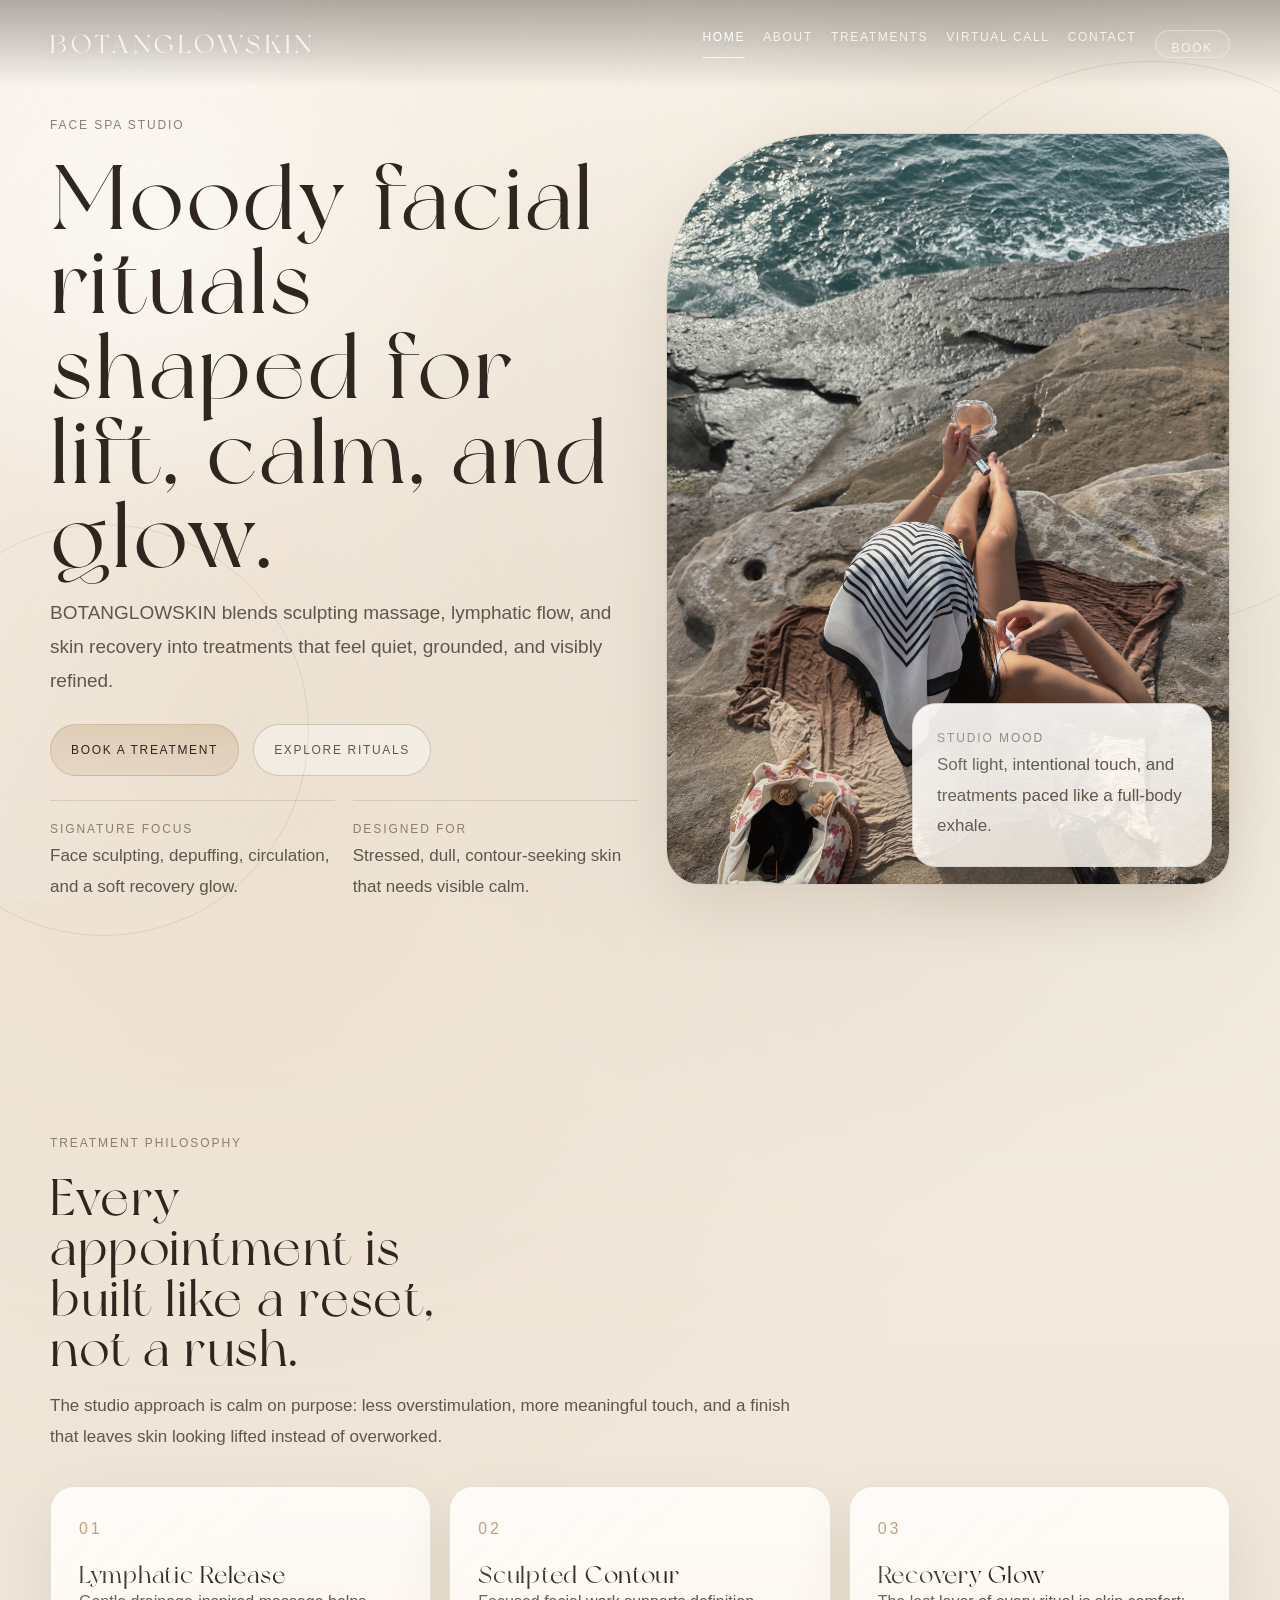
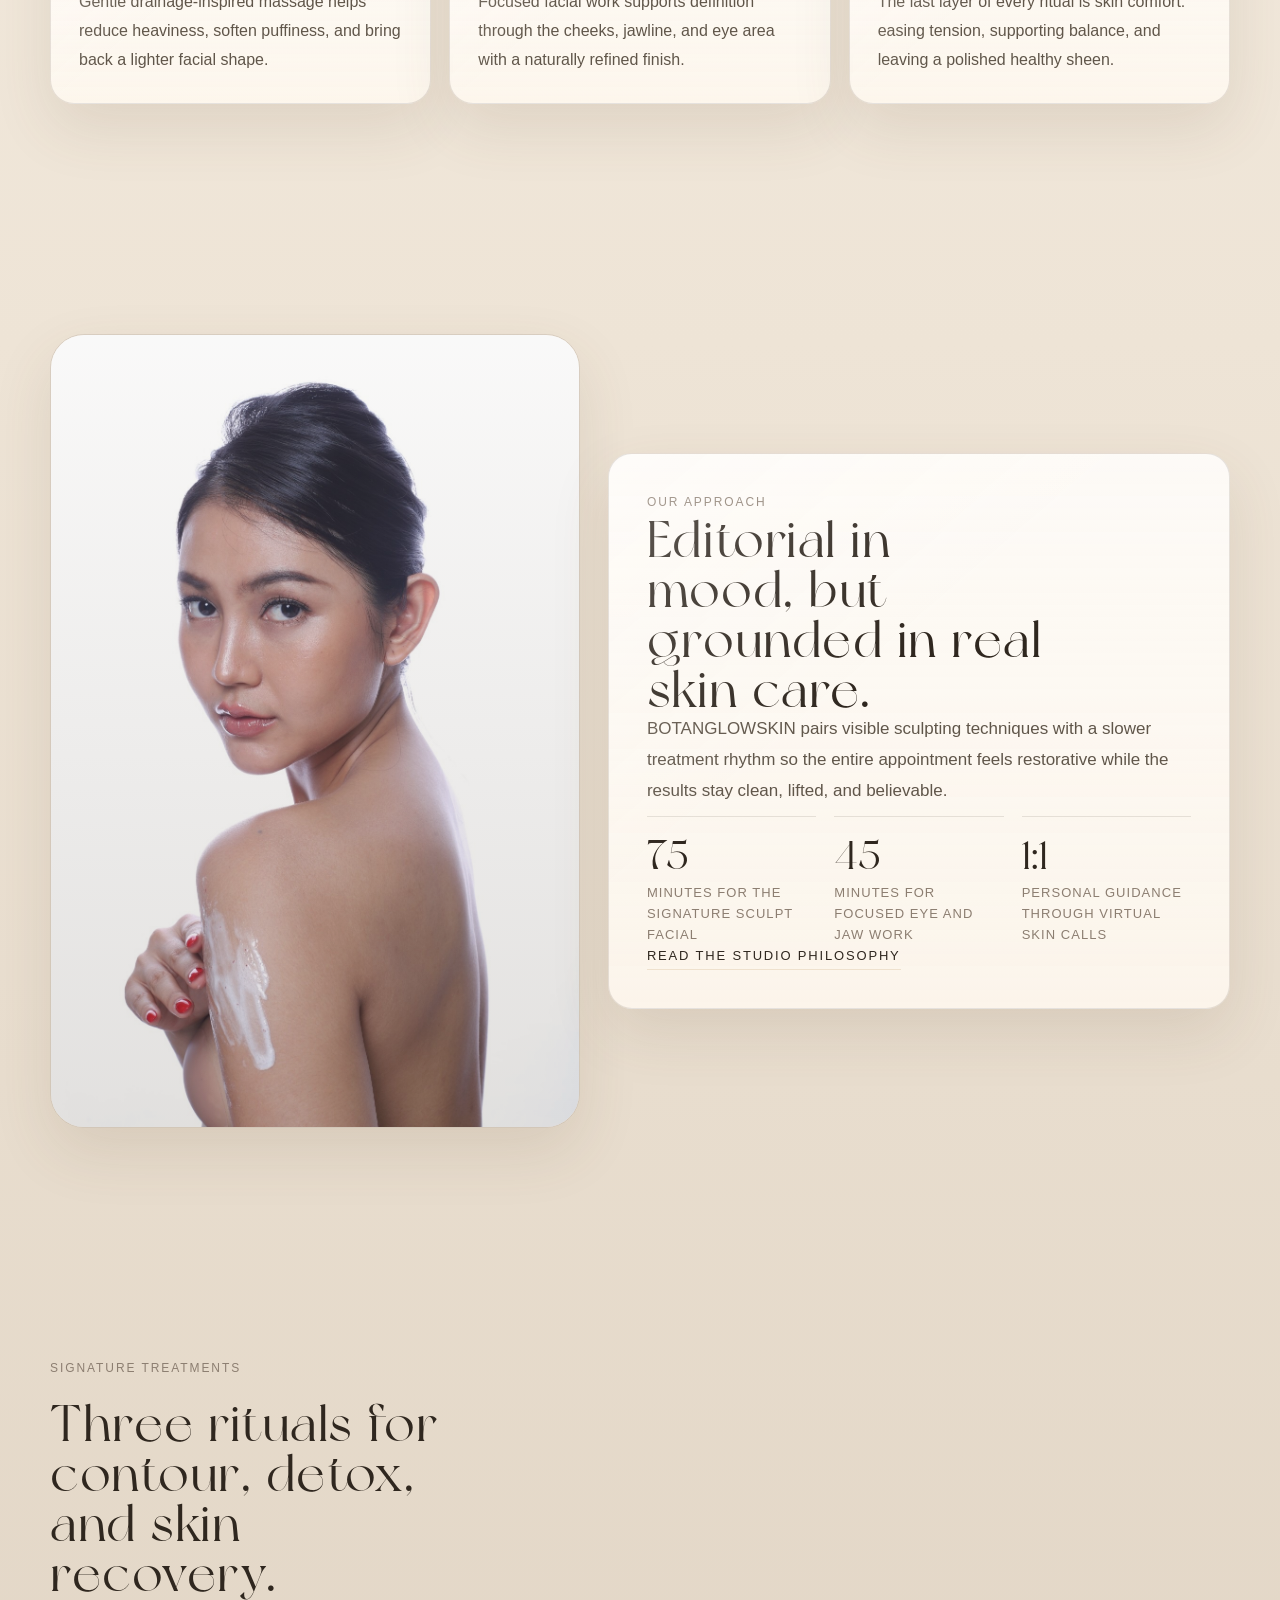
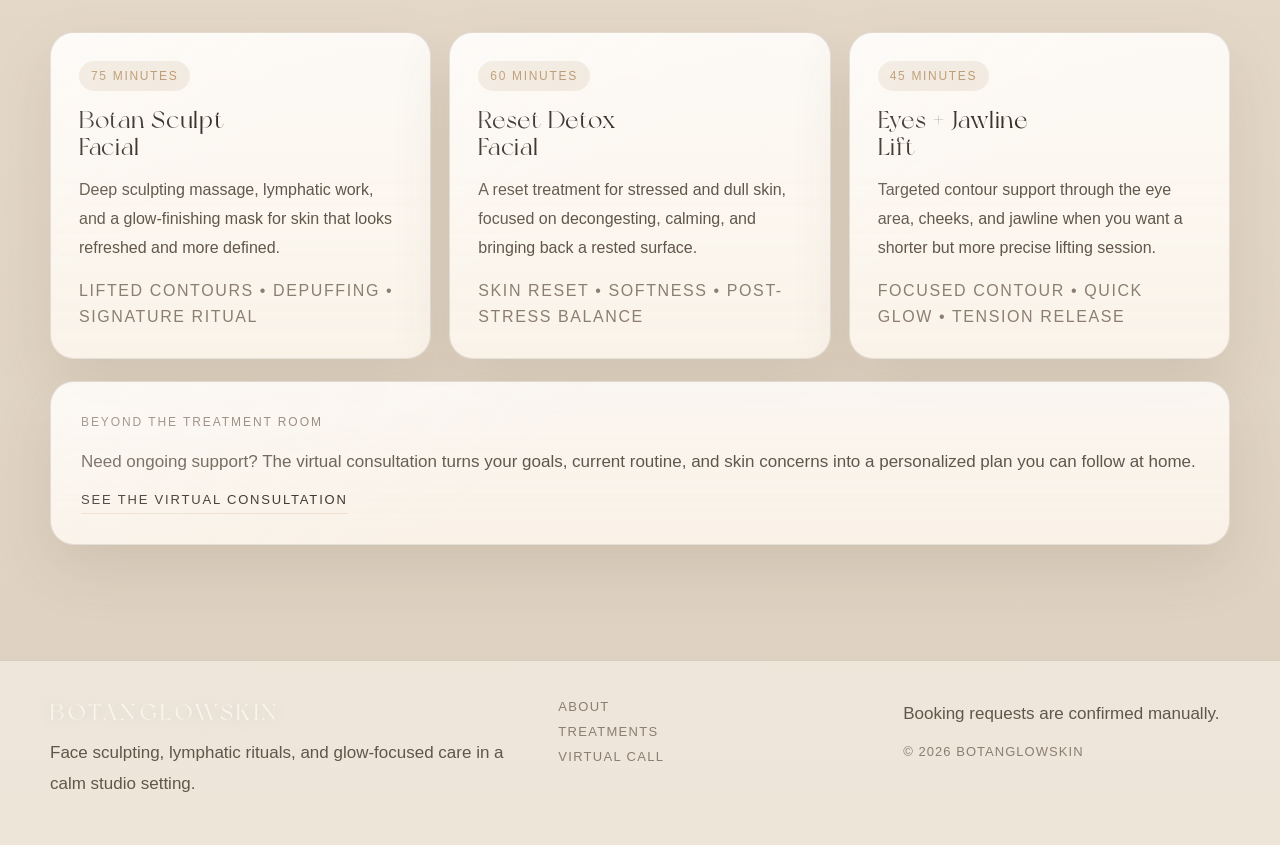
==== commit cf6ff6ac: "n" ====
--- a/index.html
+++ b/index.html
@@ -64,17 +64,11 @@
             </div>
           </div>
 
-          <div class="art-stack" data-reveal>
-            <div class="art-card art-card-small">
-              <img
-                src="photo/main.JPG"
-                alt="Close-up facial treatment detail"
-              />
-            </div>
-            <div class="art-card art-card-large">
-              <img src="photo/2.JPG" alt="Botanglowskin treatment atmosphere" />
-            </div>
-            <div class="panel art-note">
+          <div class="hero-visual" data-reveal>
+            <div class="image-panel hero-photo-panel">
+              <img src="photo/5.jpeg" alt="Botanglowskin treatment atmosphere" />
+            </div>
+            <div class="panel hero-photo-note">
               <p class="small-label">Studio mood</p>
               <p>
                 Soft light, intentional touch, and treatments paced like a
--- a/styles.css
+++ b/styles.css
@@ -7,21 +7,21 @@
 }
 
 :root {
-  --bg: #14110f;
-  --bg-soft: #1c1815;
-  --bg-deep: #0f0d0b;
-  --panel: rgba(32, 27, 23, 0.8);
-  --panel-strong: rgba(40, 33, 28, 0.94);
-  --panel-soft: rgba(255, 244, 227, 0.05);
-  --line: rgba(255, 240, 221, 0.12);
-  --line-strong: rgba(255, 240, 221, 0.2);
-  --text: #f2eadf;
-  --text-soft: #d1c5b6;
-  --text-faint: #9f9488;
-  --accent: #d2b189;
-  --accent-soft: rgba(210, 177, 137, 0.14);
+  --bg: #ece4d8;
+  --bg-soft: #f7f0e7;
+  --bg-deep: #ddd1c1;
+  --panel: rgba(255, 248, 239, 0.72);
+  --panel-strong: rgba(248, 240, 230, 0.92);
+  --panel-soft: rgba(255, 251, 245, 0.48);
+  --line: rgba(59, 46, 34, 0.12);
+  --line-strong: rgba(59, 46, 34, 0.2);
+  --text: #2f271f;
+  --text-soft: #60564a;
+  --text-faint: #8c7e71;
+  --accent: #b58d62;
+  --accent-soft: rgba(181, 141, 98, 0.16);
   --moss: #88907f;
-  --shadow: 0 32px 80px rgba(0, 0, 0, 0.34);
+  --shadow: 0 24px 60px rgba(96, 76, 51, 0.12);
   --max-width: 1180px;
   --radius-lg: 34px;
   --radius-md: 24px;
@@ -51,15 +51,21 @@
   background:
     radial-gradient(
       circle at 20% 18%,
-      rgba(210, 177, 137, 0.12),
+      rgba(181, 141, 98, 0.14),
       transparent 26%
     ),
     radial-gradient(
       circle at 82% 12%,
-      rgba(136, 144, 127, 0.12),
+      rgba(136, 144, 127, 0.1),
       transparent 18%
     ),
-    linear-gradient(180deg, #1f1a17 0%, var(--bg) 32%, var(--bg-deep) 100%);
+    linear-gradient(
+      180deg,
+      #fbf6ef 0%,
+      var(--bg-soft) 24%,
+      var(--bg) 58%,
+      var(--bg-deep) 100%
+    );
   position: relative;
   overflow-x: hidden;
 }
@@ -68,75 +74,75 @@
   background:
     radial-gradient(
       circle at 78% 14%,
-      rgba(136, 144, 127, 0.16),
+      rgba(136, 144, 127, 0.13),
       transparent 18%
     ),
     radial-gradient(
       circle at 18% 18%,
-      rgba(210, 177, 137, 0.16),
+      rgba(181, 141, 98, 0.15),
       transparent 26%
     ),
-    linear-gradient(180deg, #241d18 0%, #15110e 46%, #0d0b09 100%);
+    linear-gradient(180deg, #faf4ea 0%, #eee4d6 48%, #ddd0bf 100%);
 }
 
 .page-about {
   background:
     radial-gradient(
       circle at 84% 10%,
-      rgba(210, 177, 137, 0.1),
+      rgba(181, 141, 98, 0.1),
       transparent 18%
     ),
-    linear-gradient(180deg, #1d1814 0%, #13100e 100%);
+    linear-gradient(180deg, #faf5ec 0%, #e7dccc 100%);
 }
 
 .page-services {
   background:
     radial-gradient(
       circle at 14% 18%,
-      rgba(210, 177, 137, 0.14),
+      rgba(181, 141, 98, 0.12),
       transparent 24%
     ),
     radial-gradient(
       circle at 84% 74%,
-      rgba(136, 144, 127, 0.1),
+      rgba(136, 144, 127, 0.08),
       transparent 18%
     ),
-    linear-gradient(180deg, #1d1815 0%, #100e0c 100%);
+    linear-gradient(180deg, #faf4eb 0%, #e8ddce 100%);
 }
 
 .page-virtual {
   background:
     radial-gradient(
       circle at 82% 14%,
-      rgba(210, 177, 137, 0.14),
+      rgba(181, 141, 98, 0.12),
       transparent 18%
     ),
-    linear-gradient(180deg, #1b1714 0%, #0f0d0b 100%);
+    linear-gradient(180deg, #f8f1e7 0%, #e4d8c8 100%);
 }
 
 .page-booking {
   background:
     radial-gradient(
       circle at 14% 18%,
-      rgba(136, 144, 127, 0.12),
+      rgba(136, 144, 127, 0.1),
       transparent 20%
     ),
-    linear-gradient(180deg, #1b1714 0%, #0f0d0b 100%);
+    linear-gradient(180deg, #faf3e9 0%, #e6d8c7 100%);
 }
 
 .page-contact {
   background:
     radial-gradient(
       circle at 84% 18%,
-      rgba(210, 177, 137, 0.12),
+      rgba(181, 141, 98, 0.12),
       transparent 20%
     ),
     radial-gradient(
       circle at 18% 72%,
-      rgba(136, 144, 127, 0.1),
+      rgba(136, 144, 127, 0.08),
       transparent 18%
     ),
-    linear-gradient(180deg, #1d1916 0%, #100e0c 100%);
+    linear-gradient(180deg, #faf4ea 0%, #e6dac9 100%);
 }
 
 body::before,
@@ -152,24 +158,24 @@
   background:
     radial-gradient(
       circle at 12% 26%,
-      rgba(245, 225, 191, 0.08),
+      rgba(255, 255, 255, 0.55),
       transparent 24%
     ),
     radial-gradient(
       circle at 82% 74%,
-      rgba(124, 136, 112, 0.09),
+      rgba(136, 144, 127, 0.08),
       transparent 22%
     ),
-    linear-gradient(120deg, rgba(255, 255, 255, 0.015), transparent 48%);
+    linear-gradient(120deg, rgba(255, 255, 255, 0.2), transparent 48%);
 }
 
 body::after {
   background: radial-gradient(
     circle 340px at var(--pointer-x) var(--pointer-y),
-    rgba(219, 186, 145, 0.12),
+    rgba(181, 141, 98, 0.1),
     transparent 72%
   );
-  opacity: 0.9;
+  opacity: 0.75;
   transition: opacity 0.35s ease;
 }
 
@@ -207,12 +213,39 @@
   top: 0;
   z-index: 30;
   border-bottom: 1px solid var(--line);
-  background: rgba(15, 12, 10, 0.54);
+  background: rgba(250, 244, 236, 0.72);
   backdrop-filter: blur(18px);
 }
 
 .page-home .site-header {
-  background: rgba(12, 10, 8, 0.34);
+  position: absolute;
+  width: 100%;
+  border-bottom: 0;
+  background: linear-gradient(180deg, rgba(31, 24, 19, 0.34), transparent);
+  backdrop-filter: none;
+}
+
+.page-home .brand,
+.page-home .nav a {
+  color: rgba(250, 246, 239, 0.94);
+  text-shadow: 0 1px 18px rgba(0, 0, 0, 0.16);
+}
+
+.page-home .nav a:hover,
+.page-home .nav a.is-active {
+  color: #ffffff;
+  border-bottom-color: rgba(255, 255, 255, 0.7);
+}
+
+.page-home .nav-cta {
+  border-color: rgba(255, 255, 255, 0.36);
+  background: rgba(255, 255, 255, 0.08);
+}
+
+.page-home .nav-cta:hover,
+.page-home .nav-cta.is-active {
+  border-color: rgba(255, 255, 255, 0.58);
+  background: rgba(255, 255, 255, 0.16);
 }
 
 .header-inner {
@@ -266,13 +299,13 @@
   padding: 10px 16px;
   border: 1px solid var(--line-strong);
   border-radius: 999px;
-  background: rgba(255, 243, 226, 0.04);
+  background: rgba(255, 255, 255, 0.34);
 }
 
 .nav-cta:hover,
 .nav-cta.is-active {
-  border-color: rgba(210, 177, 137, 0.36);
-  background: rgba(210, 177, 137, 0.12);
+  border-color: rgba(181, 141, 98, 0.34);
+  background: rgba(181, 141, 98, 0.14);
 }
 
 .hero,
@@ -297,7 +330,7 @@
 .hero-home::after {
   content: "";
   position: absolute;
-  border: 1px solid rgba(255, 240, 221, 0.08);
+  border: 1px solid rgba(70, 56, 42, 0.1);
   border-radius: 50%;
   pointer-events: none;
 }
@@ -318,6 +351,180 @@
   min-height: 260px;
   bottom: 8%;
   left: -8%;
+}
+
+.home-image-hero {
+  padding: 0 0 52px;
+}
+
+.home-hero-media {
+  width: min(1480px, calc(100% - 24px));
+  margin: 0 auto;
+  min-height: clamp(520px, 90vh, 980px);
+  border-radius: 0 0 52px 52px;
+  overflow: hidden;
+  box-shadow: var(--shadow);
+}
+
+.home-hero-media img {
+  width: 100%;
+  height: 100%;
+  object-fit: cover;
+  filter: saturate(0.95) brightness(0.95) contrast(1.02);
+}
+
+.home-intro {
+  padding-top: 18px;
+}
+
+.home-intro-copy,
+.home-journey-copy,
+.home-policy {
+  display: grid;
+  gap: 18px;
+  text-align: center;
+}
+
+.home-intro-copy {
+  max-width: 820px;
+  margin: 0 auto;
+}
+
+.home-intro-copy h1,
+.home-journey-copy h2,
+.home-policy h2 {
+  max-width: 12ch;
+  margin: 0 auto;
+}
+
+.home-intro-copy p,
+.home-journey-copy p,
+.home-policy p {
+  max-width: 64ch;
+  margin: 0 auto;
+}
+
+.home-button-row {
+  justify-content: center;
+}
+
+.home-story-grid {
+  display: grid;
+  grid-template-columns: minmax(0, 0.88fr) minmax(0, 1.12fr);
+  gap: 34px;
+  align-items: start;
+}
+
+.home-story-image {
+  min-height: 640px;
+  border-radius: 38px 140px 38px 38px;
+}
+
+.home-story-copy {
+  display: grid;
+  gap: 18px;
+  align-content: start;
+}
+
+.home-story-copy h2 {
+  max-width: 11ch;
+}
+
+.home-story-note {
+  margin-top: 8px;
+}
+
+.home-journey-copy {
+  max-width: 760px;
+  margin: 0 auto 30px;
+}
+
+.home-link-grid {
+  display: grid;
+  grid-template-columns: repeat(2, minmax(0, 1fr));
+  gap: 22px;
+}
+
+.home-link-card {
+  position: relative;
+  min-height: 330px;
+  display: grid;
+  align-content: end;
+  gap: 12px;
+  padding: 28px;
+  overflow: hidden;
+  border-radius: 34px;
+  border: 1px solid var(--line);
+  box-shadow: var(--shadow);
+}
+
+.home-link-card::after {
+  content: "";
+  position: absolute;
+  inset: 0;
+  background: linear-gradient(180deg, rgba(255, 251, 245, 0.04), rgba(47, 39, 31, 0.34));
+  pointer-events: none;
+}
+
+.home-link-card img {
+  position: absolute;
+  inset: 0;
+  width: 100%;
+  height: 100%;
+  object-fit: cover;
+  filter: saturate(0.92) brightness(0.88);
+}
+
+.home-link-card-content {
+  position: relative;
+  z-index: 1;
+  display: grid;
+  gap: 12px;
+}
+
+.home-link-card .small-label,
+.home-link-card h3,
+.home-link-card p {
+  color: #f8f3ec;
+}
+
+.home-link-card h3 {
+  font-size: clamp(28px, 4vw, 42px);
+  line-height: 0.98;
+}
+
+.home-link-card p {
+  max-width: 28ch;
+  font-size: 16px;
+}
+
+.home-link-card:hover {
+  transform: translateY(-4px);
+}
+
+.home-link-card-neutral {
+  background:
+    linear-gradient(180deg, rgba(255, 255, 255, 0.72), rgba(243, 231, 218, 0.7)),
+    var(--panel);
+}
+
+.home-link-card-neutral::after {
+  background: linear-gradient(180deg, rgba(255, 255, 255, 0.08), transparent);
+}
+
+.home-link-card-neutral .small-label,
+.home-link-card-neutral h3,
+.home-link-card-neutral p {
+  color: var(--text);
+}
+
+.home-link-card-neutral p {
+  color: var(--text-soft);
+}
+
+.home-policy {
+  max-width: 760px;
+  margin: 0 auto;
 }
 
 .hero-grid,
@@ -448,15 +655,15 @@
 .button-primary {
   background: linear-gradient(
     180deg,
-    rgba(219, 186, 145, 0.24),
-    rgba(184, 148, 105, 0.16)
+    rgba(181, 141, 98, 0.26),
+    rgba(181, 141, 98, 0.14)
   );
-  border-color: rgba(219, 186, 145, 0.34);
+  border-color: rgba(181, 141, 98, 0.34);
   color: var(--text);
 }
 
 .button-secondary {
-  background: rgba(255, 243, 226, 0.04);
+  background: rgba(255, 255, 255, 0.38);
   border-color: var(--line-strong);
   color: var(--text-soft);
 }
@@ -485,8 +692,8 @@
   background:
     linear-gradient(
       180deg,
-      rgba(255, 247, 236, 0.04),
-      rgba(255, 247, 236, 0.02)
+      rgba(255, 255, 255, 0.64),
+      rgba(255, 249, 241, 0.46)
     ),
     var(--panel);
   border: 1px solid var(--line);
@@ -507,8 +714,8 @@
   inset: 0;
   background: linear-gradient(
     140deg,
-    rgba(255, 250, 243, 0.06),
-    transparent 38%
+    rgba(255, 255, 255, 0.26),
+    transparent 42%
   );
   pointer-events: none;
 }
@@ -526,10 +733,10 @@
   background:
     linear-gradient(
       180deg,
-      rgba(255, 247, 236, 0.03),
-      rgba(255, 247, 236, 0.015)
-    ),
-    rgba(28, 23, 20, 0.72);
+      rgba(255, 255, 255, 0.52),
+      rgba(255, 249, 241, 0.34)
+    ),
+    rgba(255, 247, 238, 0.72);
 }
 
 .hero-meta,
@@ -643,8 +850,8 @@
   inset: 0;
   background: linear-gradient(
     180deg,
-    rgba(15, 12, 10, 0.06),
-    rgba(15, 12, 10, 0.42)
+    rgba(255, 251, 245, 0.08),
+    rgba(59, 46, 34, 0.12)
   );
   pointer-events: none;
 }
@@ -654,7 +861,26 @@
   width: 100%;
   height: 100%;
   object-fit: cover;
-  filter: saturate(0.82) brightness(0.84) contrast(1.04);
+  filter: saturate(0.92) brightness(0.97) contrast(1.01);
+}
+
+.hero-visual {
+  position: relative;
+  display: grid;
+  gap: 18px;
+}
+
+.hero-photo-panel {
+  min-height: 680px;
+  border-radius: 160px 34px 34px 34px;
+}
+
+.hero-photo-note {
+  position: absolute;
+  right: 18px;
+  bottom: 18px;
+  width: min(300px, 58%);
+  padding: 24px;
 }
 
 .art-card-small {
@@ -858,7 +1084,7 @@
   width: 100%;
   border: 1px solid var(--line);
   border-radius: var(--radius-sm);
-  background: rgba(255, 243, 226, 0.04);
+  background: rgba(255, 255, 255, 0.42);
   color: var(--text);
   padding: 14px 16px;
   transition:
@@ -886,8 +1112,8 @@
 select:focus,
 textarea:focus {
   outline: none;
-  border-color: rgba(210, 177, 137, 0.42);
-  background: rgba(255, 243, 226, 0.06);
+  border-color: rgba(181, 141, 98, 0.42);
+  background: rgba(255, 255, 255, 0.62);
 }
 
 input:active,
@@ -902,7 +1128,7 @@
   padding: 10px 14px;
   border-radius: 999px;
   background: rgba(136, 144, 127, 0.14);
-  color: #d8e1ce;
+  color: #5c6655;
   font-size: 13px;
   letter-spacing: 0.08em;
   text-transform: uppercase;
@@ -928,15 +1154,15 @@
 }
 
 .page-contact .contact-card:nth-child(2) {
-  border-color: rgba(210, 177, 137, 0.24);
+  border-color: rgba(181, 141, 98, 0.24);
 }
 
 .page-contact .contact-card:nth-child(3) {
   background:
     linear-gradient(
       180deg,
-      rgba(136, 144, 127, 0.08),
-      rgba(255, 247, 236, 0.02)
+      rgba(136, 144, 127, 0.12),
+      rgba(255, 249, 241, 0.3)
     ),
     var(--panel);
 }
@@ -944,7 +1170,7 @@
 .site-footer {
   padding: 38px 0 46px;
   border-top: 1px solid var(--line);
-  background: rgba(10, 9, 8, 0.48);
+  background: rgba(250, 244, 236, 0.58);
 }
 
 .site-footer .brand {
@@ -1053,6 +1279,17 @@
     max-width: none;
   }
 
+  .hero-photo-panel {
+    min-height: 520px;
+    border-radius: 34px;
+  }
+
+  .hero-photo-note {
+    position: static;
+    width: 100%;
+    padding: 24px;
+  }
+
   .art-stack {
     min-height: auto;
     display: grid;
@@ -1163,6 +1400,10 @@
   .contact-value {
     font-size: 24px;
   }
+
+  .hero-photo-panel {
+    min-height: 420px;
+  }
 }
 
 @media (prefers-reduced-motion: reduce) {
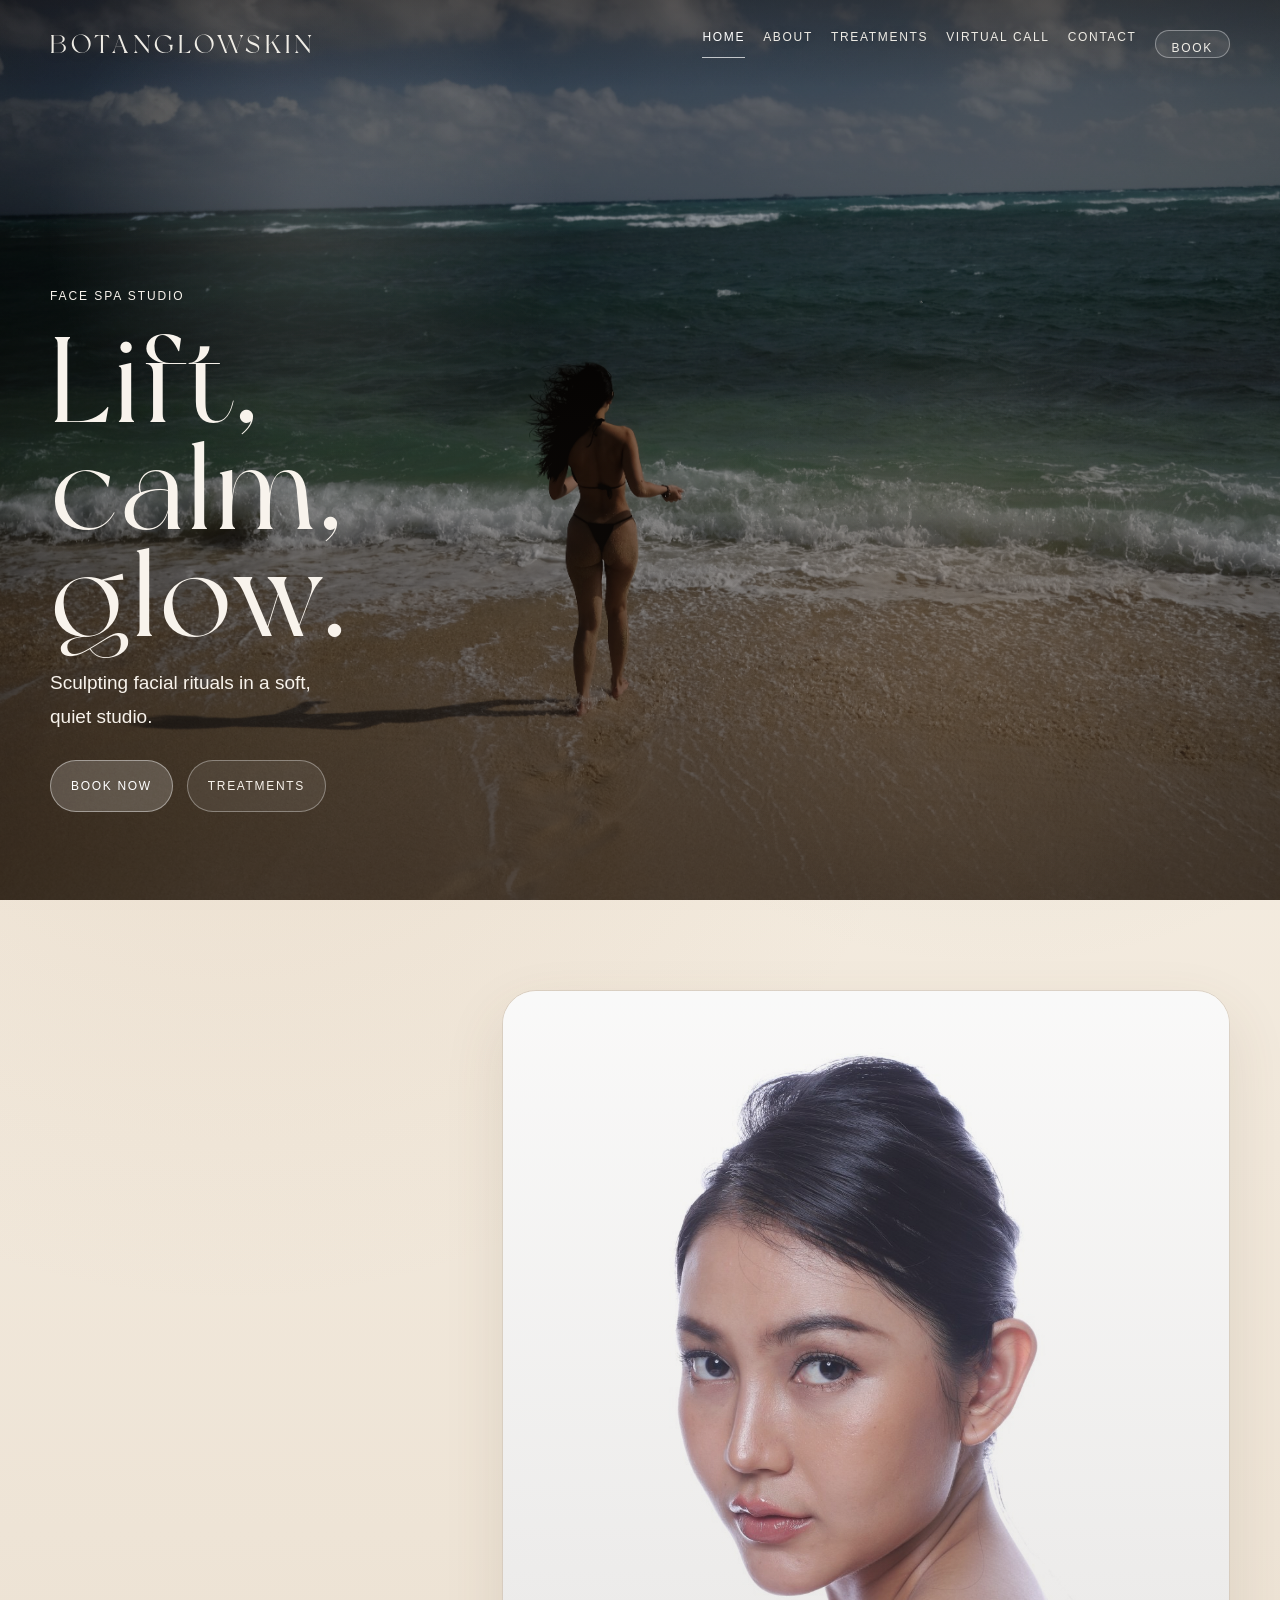
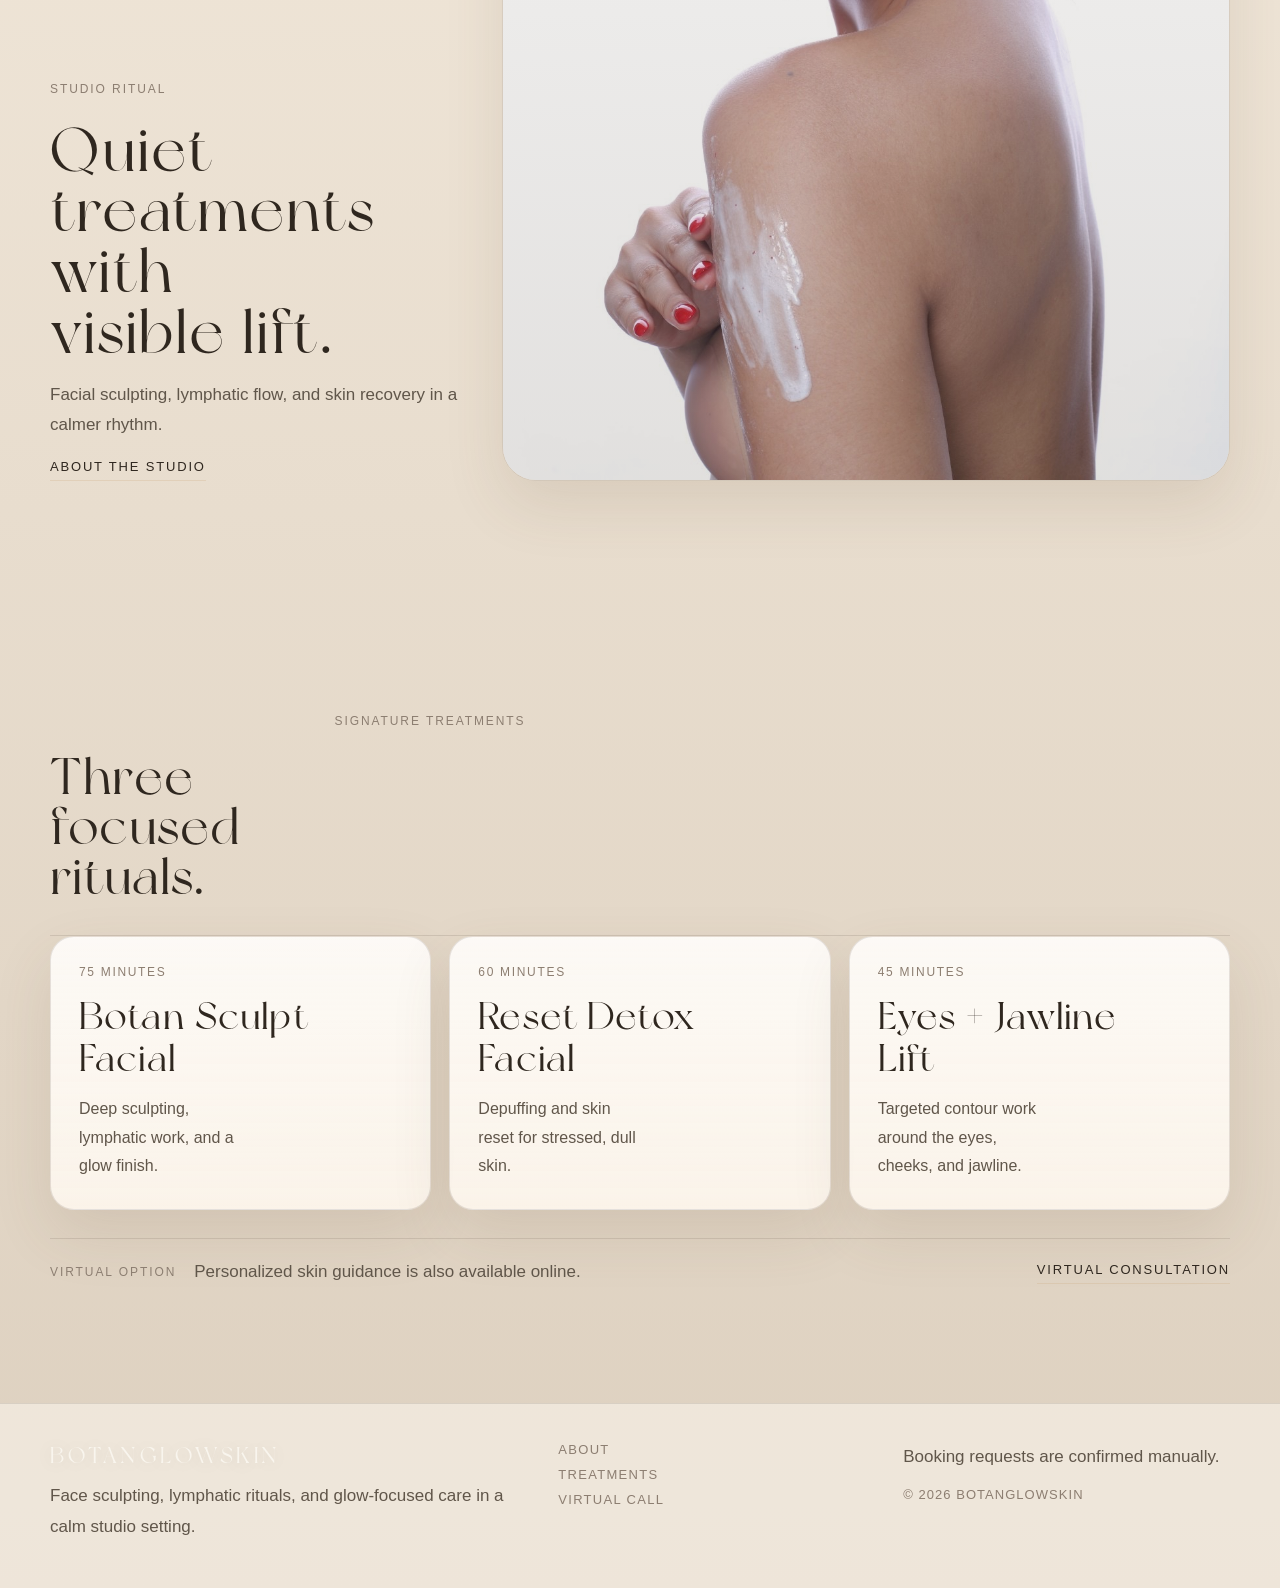
==== commit a60b23a7: "n" ====
--- a/index.html
+++ b/index.html
@@ -28,201 +28,84 @@
 
     <main>
       <section class="hero hero-home">
-        <div class="container hero-grid">
-          <div class="hero-copy" data-reveal>
+        <div class="hero-home-media">
+          <img src="photo/2.JPG" alt="Botanglowskin treatment atmosphere" />
+        </div>
+
+        <div class="container">
+          <div class="hero-home-content" data-reveal>
             <p class="eyebrow">Face Spa Studio</p>
-            <h1>Moody facial rituals shaped for lift, calm, and glow.</h1>
+            <h1>Lift, calm, glow.</h1>
             <p class="hero-lead">
-              BOTANGLOWSKIN blends sculpting massage, lymphatic flow, and skin
-              recovery into treatments that feel quiet, grounded, and visibly
-              refined.
+              Sculpting facial rituals in a soft, quiet studio.
             </p>
 
             <div class="button-row">
-              <a class="button button-primary" href="booking.html"
-                >Book a Treatment</a
-              >
+              <a class="button button-primary" href="booking.html">Book Now</a>
               <a class="button button-secondary" href="services.html"
-                >Explore Rituals</a
+                >Treatments</a
               >
             </div>
+          </div>
+        </div>
+      </section>
 
-            <div class="hero-meta">
-              <div>
-                <p class="small-label">Signature focus</p>
-                <p>
-                  Face sculpting, depuffing, circulation, and a soft recovery
-                  glow.
-                </p>
-              </div>
-              <div>
-                <p class="small-label">Designed for</p>
-                <p>
-                  Stressed, dull, contour-seeking skin that needs visible calm.
-                </p>
-              </div>
-            </div>
+      <section class="section home-editorial-section">
+        <div class="container home-editorial-grid">
+          <div class="home-editorial-copy" data-reveal>
+            <p class="eyebrow">Studio Ritual</p>
+            <h2>Quiet treatments with visible lift.</h2>
+            <p>
+              Facial sculpting, lymphatic flow, and skin recovery in a calmer
+              rhythm.
+            </p>
+            <a class="text-link" href="about.html">About the studio</a>
           </div>
 
-          <div class="hero-visual" data-reveal>
-            <div class="image-panel hero-photo-panel">
-              <img src="photo/5.jpeg" alt="Botanglowskin treatment atmosphere" />
-            </div>
-            <div class="panel hero-photo-note">
-              <p class="small-label">Studio mood</p>
-              <p>
-                Soft light, intentional touch, and treatments paced like a
-                full-body exhale.
-              </p>
-            </div>
+          <div class="image-panel home-editorial-image" data-reveal>
+            <img
+              src="photo/main.JPG"
+              alt="Client receiving a calming face treatment"
+            />
           </div>
         </div>
       </section>
 
       <section class="section">
         <div class="container">
-          <div class="section-heading" data-reveal>
-            <p class="eyebrow">Treatment Philosophy</p>
-            <h2>Every appointment is built like a reset, not a rush.</h2>
-            <p>
-              The studio approach is calm on purpose: less overstimulation, more
-              meaningful touch, and a finish that leaves skin looking lifted
-              instead of overworked.
-            </p>
+          <div
+            class="section-heading section-heading--compact home-services-heading"
+            data-reveal
+          >
+            <p class="eyebrow">Signature Treatments</p>
+            <h2>Three focused rituals.</h2>
           </div>
 
-          <div class="grid-3">
-            <article class="feature-card" data-reveal>
-              <p class="card-index">01</p>
-              <h3>Lymphatic Release</h3>
-              <p>
-                Gentle drainage-inspired massage helps reduce heaviness, soften
-                puffiness, and bring back a lighter facial shape.
-              </p>
+          <div class="service-cards home-service-cards">
+            <article class="service-card home-service-card" data-reveal>
+              <span class="service-time">75 Minutes</span>
+              <h3>Botan Sculpt Facial</h3>
+              <p>Deep sculpting, lymphatic work, and a glow finish.</p>
             </article>
 
-            <article class="feature-card" data-reveal>
-              <p class="card-index">02</p>
-              <h3>Sculpted Contour</h3>
-              <p>
-                Focused facial work supports definition through the cheeks,
-                jawline, and eye area with a naturally refined finish.
-              </p>
+            <article class="service-card home-service-card" data-reveal>
+              <span class="service-time">60 Minutes</span>
+              <h3>Reset Detox Facial</h3>
+              <p>Depuffing and skin reset for stressed, dull skin.</p>
             </article>
 
-            <article class="feature-card" data-reveal>
-              <p class="card-index">03</p>
-              <h3>Recovery Glow</h3>
-              <p>
-                The last layer of every ritual is skin comfort: easing tension,
-                supporting balance, and leaving a polished healthy sheen.
-              </p>
-            </article>
-          </div>
-        </div>
-      </section>
-
-      <section class="section">
-        <div class="container split-layout">
-          <div class="image-panel tall-panel" data-reveal>
-            <img
-              src="photo/main.JPG"
-              alt="Client receiving a calming face treatment"
-            />
-          </div>
-
-          <div class="panel panel-spacious" data-reveal>
-            <p class="eyebrow">Our Approach</p>
-            <h2>Editorial in mood, but grounded in real skin care.</h2>
-            <p>
-              BOTANGLOWSKIN pairs visible sculpting techniques with a slower
-              treatment rhythm so the entire appointment feels restorative while
-              the results stay clean, lifted, and believable.
-            </p>
-
-            <div class="stat-row">
-              <div>
-                <span class="stat-value">75</span>
-                <span class="stat-label"
-                  >minutes for the signature sculpt facial</span
-                >
-              </div>
-              <div>
-                <span class="stat-value">45</span>
-                <span class="stat-label"
-                  >minutes for focused eye and jaw work</span
-                >
-              </div>
-              <div>
-                <span class="stat-value">1:1</span>
-                <span class="stat-label"
-                  >personal guidance through virtual skin calls</span
-                >
-              </div>
-            </div>
-
-            <a class="text-link" href="about.html"
-              >Read the studio philosophy</a
-            >
-          </div>
-        </div>
-      </section>
-
-      <section class="section">
-        <div class="container">
-          <div class="section-heading" data-reveal>
-            <p class="eyebrow">Signature Treatments</p>
-            <h2>Three rituals for contour, detox, and skin recovery.</h2>
-          </div>
-
-          <div class="service-cards">
-            <article class="service-card" data-reveal>
-              <span class="service-time">75 Minutes</span>
-              <h3>Botan Sculpt Facial</h3>
-              <p>
-                Deep sculpting massage, lymphatic work, and a glow-finishing
-                mask for skin that looks refreshed and more defined.
-              </p>
-              <p class="service-meta">
-                Lifted contours • depuffing • signature ritual
-              </p>
-            </article>
-
-            <article class="service-card" data-reveal>
-              <span class="service-time">60 Minutes</span>
-              <h3>Reset Detox Facial</h3>
-              <p>
-                A reset treatment for stressed and dull skin, focused on
-                decongesting, calming, and bringing back a rested surface.
-              </p>
-              <p class="service-meta">
-                Skin reset • softness • post-stress balance
-              </p>
-            </article>
-
-            <article class="service-card" data-reveal>
+            <article class="service-card home-service-card" data-reveal>
               <span class="service-time">45 Minutes</span>
               <h3>Eyes + Jawline Lift</h3>
-              <p>
-                Targeted contour support through the eye area, cheeks, and
-                jawline when you want a shorter but more precise lifting
-                session.
-              </p>
-              <p class="service-meta">
-                Focused contour • quick glow • tension release
-              </p>
+              <p>Targeted contour work around the eyes, cheeks, and jawline.</p>
             </article>
           </div>
 
-          <div class="panel subtle-panel section-cta" data-reveal>
-            <p class="small-label">Beyond the treatment room</p>
-            <p>
-              Need ongoing support? The virtual consultation turns your goals,
-              current routine, and skin concerns into a personalized plan you
-              can follow at home.
-            </p>
+          <div class="home-cta-note" data-reveal>
+            <p class="small-label">Virtual Option</p>
+            <p>Personalized skin guidance is also available online.</p>
             <a class="text-link" href="virtual-call.html"
-              >See the virtual consultation</a
+              >Virtual consultation</a
             >
           </div>
         </div>
--- a/styles.css
+++ b/styles.css
@@ -320,9 +320,11 @@
 }
 
 .hero-home {
-  min-height: calc(100vh - 88px);
+  min-height: 100vh;
+  min-height: 100svh;
+  padding: 0;
   display: flex;
-  align-items: center;
+  align-items: flex-end;
   overflow: hidden;
 }
 
@@ -330,201 +332,191 @@
 .hero-home::after {
   content: "";
   position: absolute;
-  border: 1px solid rgba(70, 56, 42, 0.1);
-  border-radius: 50%;
   pointer-events: none;
 }
 
 .hero-home::before {
-  width: 44vw;
-  height: 44vw;
-  min-width: 420px;
-  min-height: 420px;
-  top: 6%;
-  right: -12%;
+  inset: 0;
+  z-index: 1;
+  background: linear-gradient(
+    180deg,
+    rgba(34, 24, 18, 0.24) 0%,
+    rgba(34, 24, 18, 0.08) 30%,
+    rgba(34, 24, 18, 0.42) 76%,
+    rgba(34, 24, 18, 0.62) 100%
+  );
 }
 
 .hero-home::after {
-  width: 32vw;
-  height: 32vw;
-  min-width: 260px;
-  min-height: 260px;
-  bottom: 8%;
-  left: -8%;
-}
-
-.home-image-hero {
-  padding: 0 0 52px;
-}
-
-.home-hero-media {
-  width: min(1480px, calc(100% - 24px));
-  margin: 0 auto;
-  min-height: clamp(520px, 90vh, 980px);
-  border-radius: 0 0 52px 52px;
-  overflow: hidden;
-  box-shadow: var(--shadow);
-}
-
-.home-hero-media img {
+  inset: 0;
+  z-index: 1;
+  background:
+    radial-gradient(
+      circle at 24% 24%,
+      rgba(255, 246, 235, 0.16),
+      transparent 22%
+    ),
+    radial-gradient(
+      circle at 76% 70%,
+      rgba(181, 141, 98, 0.14),
+      transparent 26%
+    );
+}
+
+.hero-home-media {
+  position: absolute;
+  inset: 0;
+  z-index: 0;
+}
+
+.hero-home-media img {
   width: 100%;
   height: 100%;
   object-fit: cover;
-  filter: saturate(0.95) brightness(0.95) contrast(1.02);
-}
-
-.home-intro {
+  filter: saturate(0.96) brightness(0.88) contrast(1.02);
+}
+
+.hero-home-content {
+  position: relative;
+  z-index: 2;
+  max-width: 620px;
+  display: grid;
+  gap: 18px;
+  padding: 0 0 clamp(44px, 7vw, 88px);
+}
+
+.hero-home-content h1 {
+  max-width: 7ch;
+  font-size: clamp(58px, 10vw, 122px);
+  line-height: 0.88;
+}
+
+.hero-home-content .eyebrow,
+.hero-home-content h1,
+.hero-home-content .hero-lead {
+  color: #f8f3ec;
+}
+
+.hero-home-content .hero-lead {
+  max-width: 26ch;
+}
+
+.hero-home-content .button-primary {
+  background: rgba(255, 255, 255, 0.18);
+  border-color: rgba(255, 255, 255, 0.42);
+  color: #ffffff;
+}
+
+.hero-home-content .button-secondary {
+  background: rgba(255, 255, 255, 0.08);
+  border-color: rgba(255, 255, 255, 0.34);
+  color: #f8f3ec;
+}
+
+.hero-home-content .button-primary:hover,
+.hero-home-content .button-secondary:hover {
+  background: rgba(255, 255, 255, 0.22);
+}
+
+.section-heading--compact {
+  margin-bottom: 22px;
+}
+
+.section-heading--compact p {
+  max-width: 38ch;
+  margin: 0 auto;
+}
+
+.home-editorial-section {
+  padding-top: clamp(56px, 7vw, 94px);
+}
+
+.home-editorial-grid {
+  display: grid;
+  grid-template-columns: minmax(0, 0.72fr) minmax(0, 1.28fr);
+  gap: 42px;
+  align-items: end;
+}
+
+.home-editorial-copy {
+  display: grid;
+  gap: 18px;
+  max-width: 420px;
+}
+
+.home-editorial-copy h2 {
+  max-width: 8ch;
+  font-size: clamp(38px, 5vw, 62px);
+}
+
+.home-editorial-image {
+  min-height: 640px;
+  border-radius: 28px 28px 150px 28px;
+}
+
+.home-services-heading {
+  max-width: 460px;
+  margin-bottom: 34px;
+}
+
+.home-services-heading h2 {
+  max-width: 8ch;
+}
+
+.home-service-cards {
+  gap: 0;
+  border-top: 1px solid var(--line);
+}
+
+.home-service-card {
+  min-height: 300px;
+  padding: 26px 22px 34px;
+  border: 0;
+  border-right: 1px solid var(--line);
+  border-bottom: 1px solid var(--line);
+  border-radius: 0;
+  background: transparent;
+  box-shadow: none;
+}
+
+.home-service-card:first-child {
+  border-left: 1px solid var(--line);
+}
+
+.home-service-card::before {
+  display: none;
+}
+
+.home-service-card:hover {
+  transform: none;
+  border-color: var(--line);
+  background: rgba(255, 255, 255, 0.2);
+}
+
+.home-service-card .service-time {
+  padding: 0;
+  border-radius: 0;
+  background: transparent;
+  color: var(--text-faint);
+}
+
+.home-service-card h3 {
+  max-width: 8ch;
+  font-size: clamp(26px, 3vw, 38px);
+}
+
+.home-service-card p {
+  max-width: 18ch;
+}
+
+.home-cta-note {
+  display: grid;
+  grid-template-columns: auto 1fr auto;
+  gap: 18px;
+  align-items: center;
+  margin-top: 28px;
   padding-top: 18px;
-}
-
-.home-intro-copy,
-.home-journey-copy,
-.home-policy {
-  display: grid;
-  gap: 18px;
-  text-align: center;
-}
-
-.home-intro-copy {
-  max-width: 820px;
-  margin: 0 auto;
-}
-
-.home-intro-copy h1,
-.home-journey-copy h2,
-.home-policy h2 {
-  max-width: 12ch;
-  margin: 0 auto;
-}
-
-.home-intro-copy p,
-.home-journey-copy p,
-.home-policy p {
-  max-width: 64ch;
-  margin: 0 auto;
-}
-
-.home-button-row {
-  justify-content: center;
-}
-
-.home-story-grid {
-  display: grid;
-  grid-template-columns: minmax(0, 0.88fr) minmax(0, 1.12fr);
-  gap: 34px;
-  align-items: start;
-}
-
-.home-story-image {
-  min-height: 640px;
-  border-radius: 38px 140px 38px 38px;
-}
-
-.home-story-copy {
-  display: grid;
-  gap: 18px;
-  align-content: start;
-}
-
-.home-story-copy h2 {
-  max-width: 11ch;
-}
-
-.home-story-note {
-  margin-top: 8px;
-}
-
-.home-journey-copy {
-  max-width: 760px;
-  margin: 0 auto 30px;
-}
-
-.home-link-grid {
-  display: grid;
-  grid-template-columns: repeat(2, minmax(0, 1fr));
-  gap: 22px;
-}
-
-.home-link-card {
-  position: relative;
-  min-height: 330px;
-  display: grid;
-  align-content: end;
-  gap: 12px;
-  padding: 28px;
-  overflow: hidden;
-  border-radius: 34px;
-  border: 1px solid var(--line);
-  box-shadow: var(--shadow);
-}
-
-.home-link-card::after {
-  content: "";
-  position: absolute;
-  inset: 0;
-  background: linear-gradient(180deg, rgba(255, 251, 245, 0.04), rgba(47, 39, 31, 0.34));
-  pointer-events: none;
-}
-
-.home-link-card img {
-  position: absolute;
-  inset: 0;
-  width: 100%;
-  height: 100%;
-  object-fit: cover;
-  filter: saturate(0.92) brightness(0.88);
-}
-
-.home-link-card-content {
-  position: relative;
-  z-index: 1;
-  display: grid;
-  gap: 12px;
-}
-
-.home-link-card .small-label,
-.home-link-card h3,
-.home-link-card p {
-  color: #f8f3ec;
-}
-
-.home-link-card h3 {
-  font-size: clamp(28px, 4vw, 42px);
-  line-height: 0.98;
-}
-
-.home-link-card p {
-  max-width: 28ch;
-  font-size: 16px;
-}
-
-.home-link-card:hover {
-  transform: translateY(-4px);
-}
-
-.home-link-card-neutral {
-  background:
-    linear-gradient(180deg, rgba(255, 255, 255, 0.72), rgba(243, 231, 218, 0.7)),
-    var(--panel);
-}
-
-.home-link-card-neutral::after {
-  background: linear-gradient(180deg, rgba(255, 255, 255, 0.08), transparent);
-}
-
-.home-link-card-neutral .small-label,
-.home-link-card-neutral h3,
-.home-link-card-neutral p {
-  color: var(--text);
-}
-
-.home-link-card-neutral p {
-  color: var(--text-soft);
-}
-
-.home-policy {
-  max-width: 760px;
-  margin: 0 auto;
+  border-top: 1px solid var(--line);
 }
 
 .hero-grid,
@@ -1268,6 +1260,11 @@
     min-height: auto;
   }
 
+  .hero-home-content {
+    max-width: 520px;
+    padding-bottom: 56px;
+  }
+
   .page-hero {
     padding-bottom: 24px;
   }
@@ -1288,6 +1285,36 @@
     position: static;
     width: 100%;
     padding: 24px;
+  }
+
+  .home-editorial-grid,
+  .home-service-cards {
+    grid-template-columns: 1fr;
+  }
+
+  .home-editorial-grid {
+    gap: 26px;
+  }
+
+  .home-editorial-copy {
+    max-width: 560px;
+  }
+
+  .home-editorial-image {
+    min-height: 500px;
+    border-radius: 28px;
+  }
+
+  .home-service-card,
+  .home-service-card:first-child {
+    min-height: auto;
+    border-left: 0;
+    border-right: 0;
+  }
+
+  .home-cta-note {
+    grid-template-columns: 1fr;
+    align-items: start;
   }
 
   .art-stack {
@@ -1341,6 +1368,11 @@
     min-height: auto;
   }
 
+  .page-home .header-inner {
+    gap: 12px;
+    padding-top: 16px;
+  }
+
   .brand {
     font-size: 22px;
   }
@@ -1348,6 +1380,11 @@
   .nav {
     justify-content: flex-start;
     gap: 12px;
+  }
+
+  .page-home .nav {
+    max-width: 100%;
+    gap: 10px 12px;
   }
 
   .hero,
@@ -1385,6 +1422,52 @@
     font-size: 18px;
   }
 
+  .hero-home-content {
+    gap: 14px;
+    max-width: 100%;
+    padding-bottom: 34px;
+  }
+
+  .hero-home-content h1 {
+    font-size: clamp(44px, 16vw, 72px);
+    max-width: 8ch;
+  }
+
+  .hero-home-content .hero-lead {
+    max-width: 20ch;
+    font-size: 17px;
+  }
+
+  .home-editorial-section {
+    padding-top: 46px;
+  }
+
+  .home-editorial-grid {
+    gap: 22px;
+  }
+
+  .home-editorial-copy h2,
+  .home-services-heading h2 {
+    max-width: none;
+  }
+
+  .home-editorial-image {
+    min-height: 360px;
+  }
+
+  .home-service-card {
+    padding: 22px 0 26px;
+    background: transparent;
+  }
+
+  .home-service-card p {
+    max-width: none;
+  }
+
+  .home-cta-note {
+    gap: 10px;
+  }
+
   .button-row {
     flex-direction: column;
   }
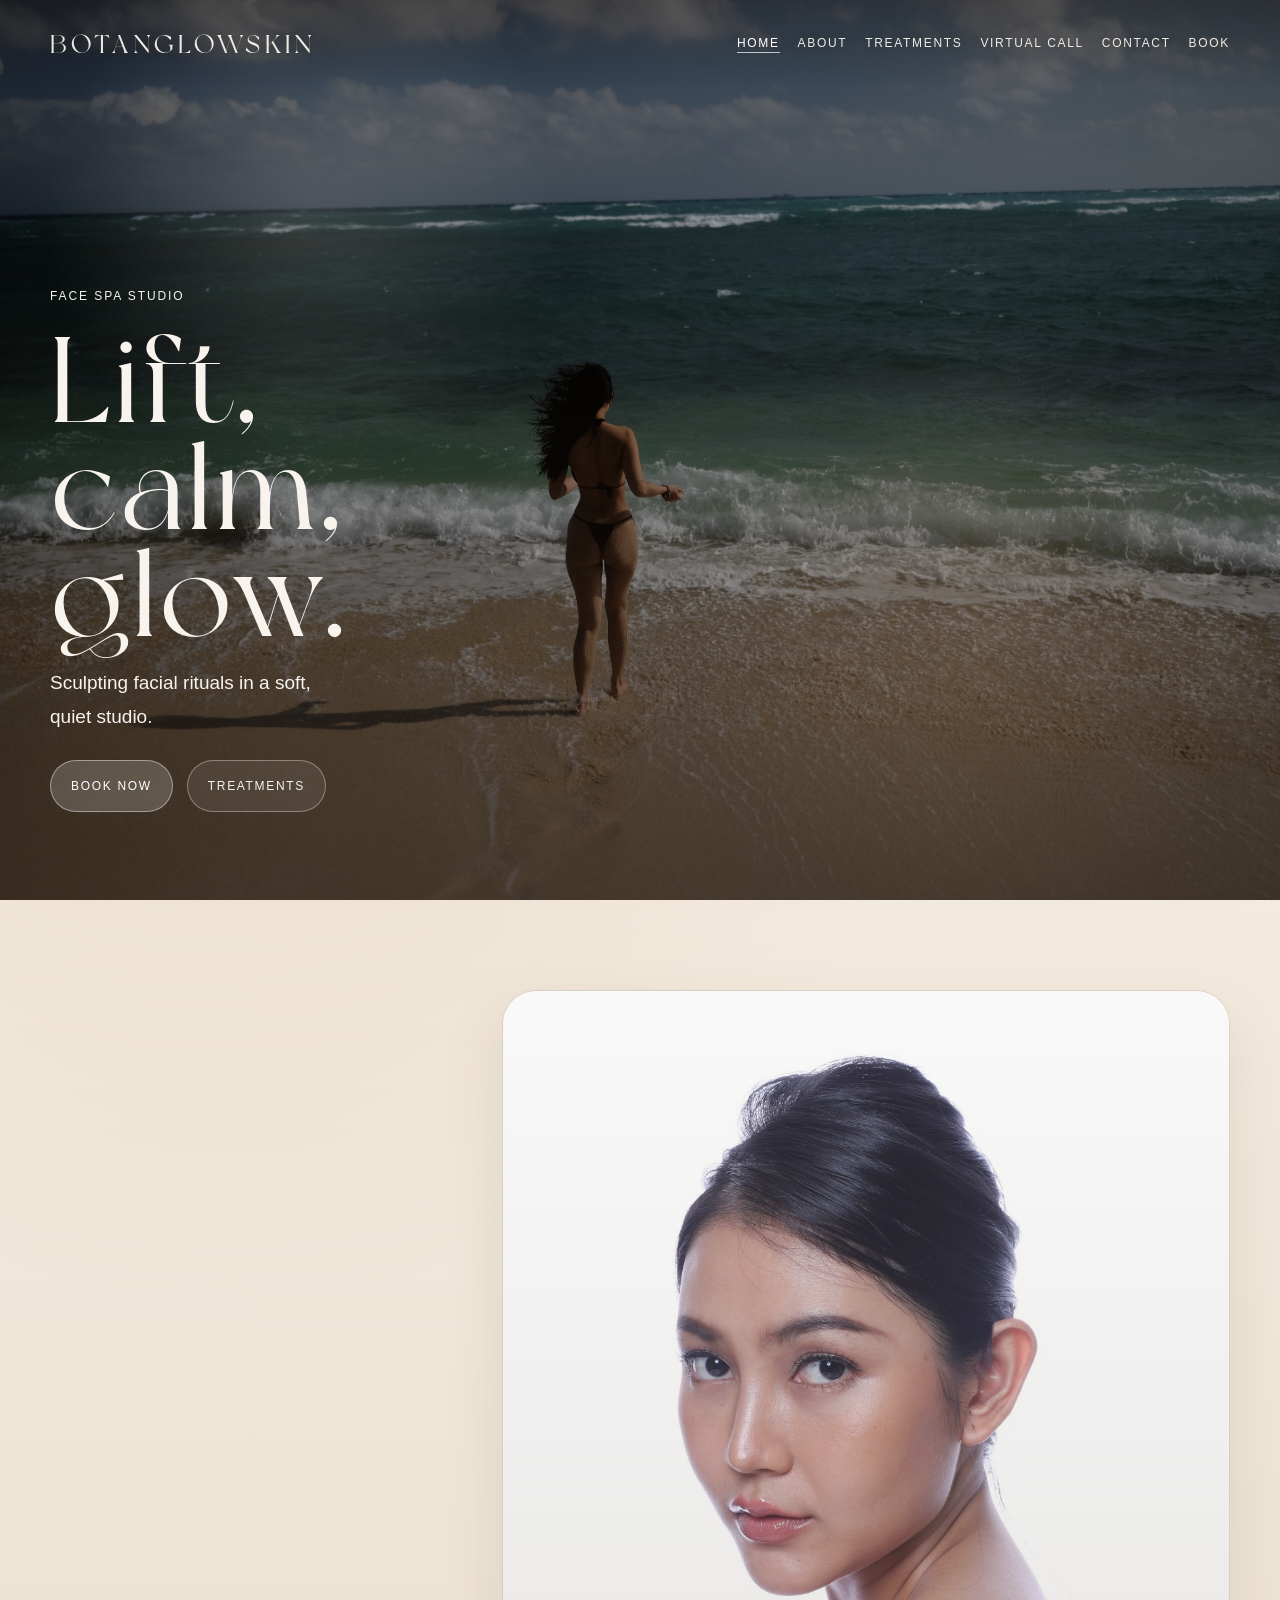
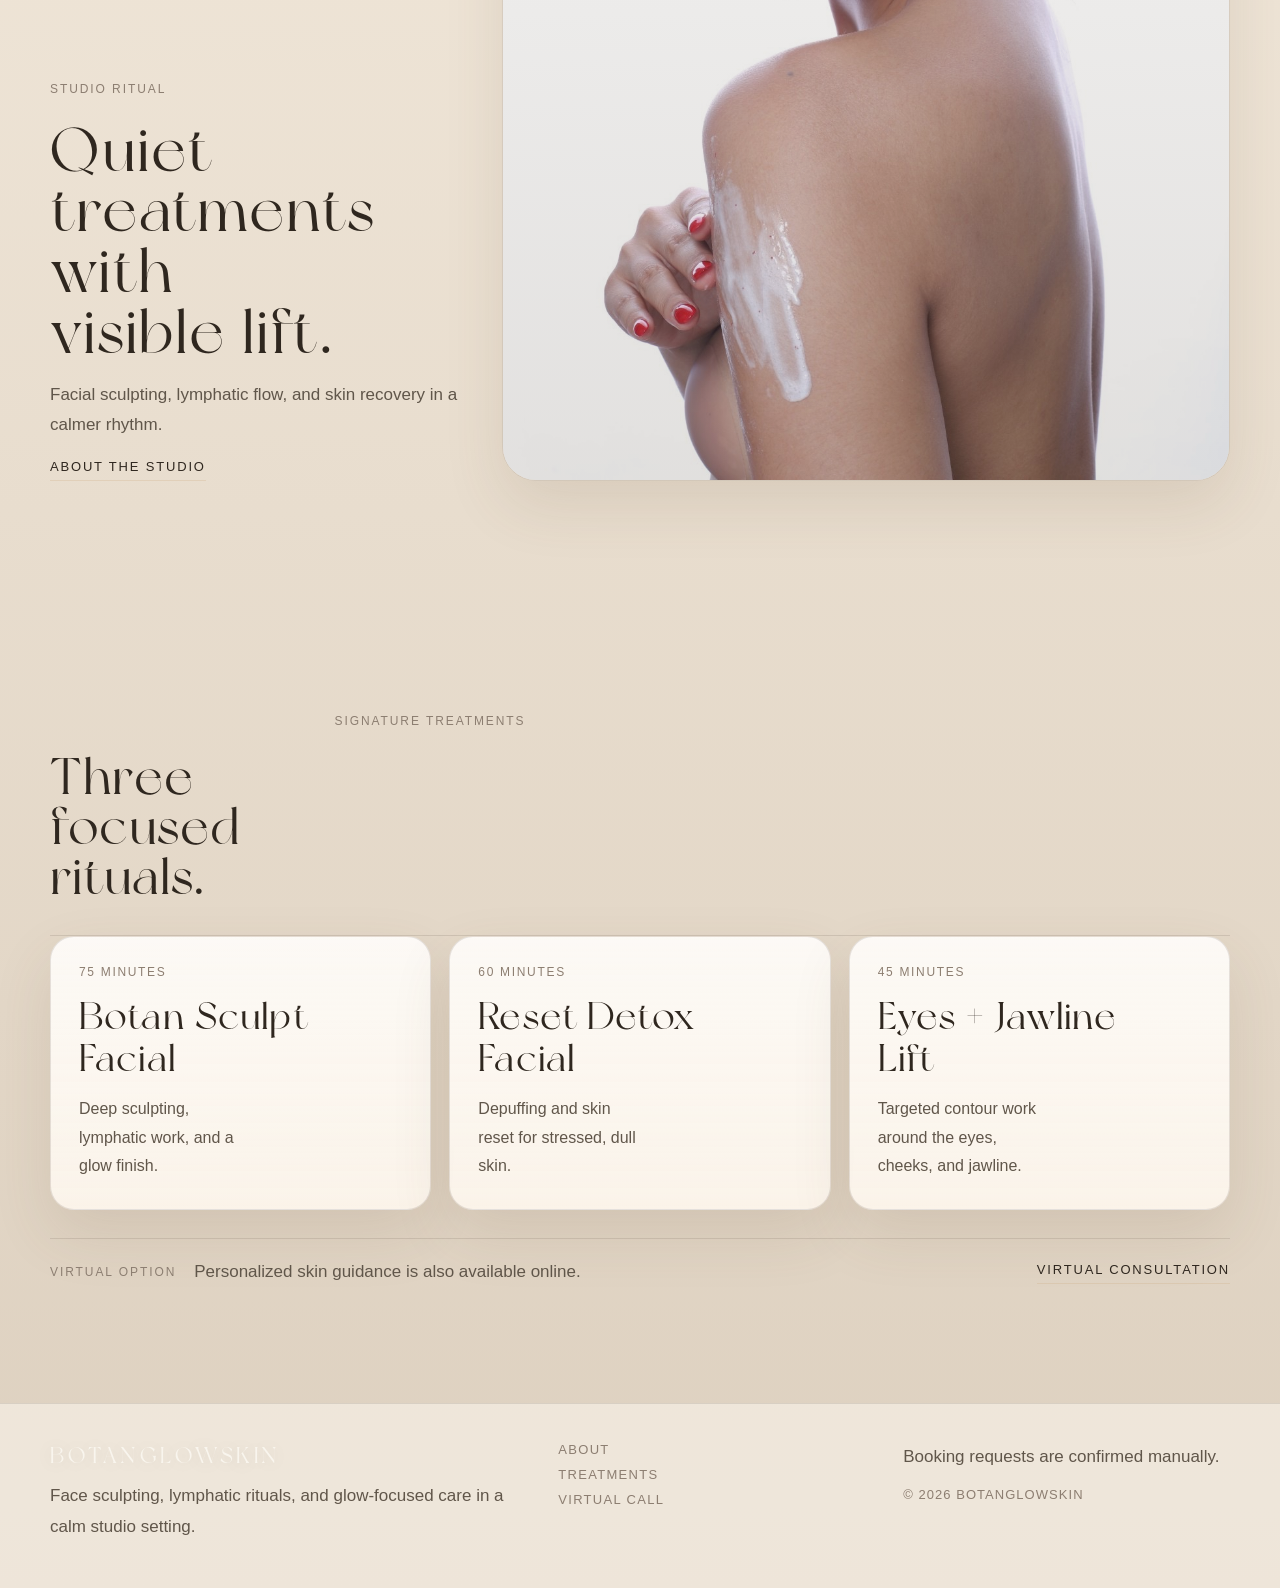
==== commit 9f135c45: "n" ====
--- a/index.html
+++ b/index.html
@@ -21,7 +21,7 @@
           <a href="services.html">Treatments</a>
           <a href="virtual-call.html">Virtual Call</a>
           <a href="contact.html">Contact</a>
-          <a class="nav-cta" href="booking.html">Book</a>
+          <a href="booking.html">Book</a>
         </nav>
       </div>
     </header>
--- a/styles.css
+++ b/styles.css
@@ -215,16 +215,61 @@
   border-bottom: 1px solid var(--line);
   background: rgba(250, 244, 236, 0.72);
   backdrop-filter: blur(18px);
+  box-shadow: 0 0 0 rgba(96, 76, 51, 0);
+  transition:
+    background 0.32s ease,
+    border-color 0.32s ease,
+    box-shadow 0.32s ease,
+    transform 0.32s ease;
+}
+
+.site-header::after {
+  content: "";
+  position: absolute;
+  left: 24px;
+  right: 24px;
+  bottom: 0;
+  height: 1px;
+  background: linear-gradient(
+    90deg,
+    transparent,
+    rgba(181, 141, 98, 0.46),
+    transparent
+  );
+  opacity: 0;
+  transform: scaleX(0.8);
+  transition:
+    opacity 0.32s ease,
+    transform 0.32s ease;
+}
+
+.site-header.is-scrolled {
+  border-bottom-color: rgba(59, 46, 34, 0.16);
+  background: rgba(250, 244, 236, 0.92);
+  box-shadow: 0 16px 34px rgba(96, 76, 51, 0.1);
+}
+
+.site-header.is-scrolled::after {
+  opacity: 1;
+  transform: scaleX(1);
 }
 
 .page-home .site-header {
-  position: absolute;
+  position: fixed;
+  left: 0;
+  right: 0;
   width: 100%;
   border-bottom: 0;
   background: linear-gradient(180deg, rgba(31, 24, 19, 0.34), transparent);
   backdrop-filter: none;
 }
 
+.page-home .site-header.is-scrolled {
+  background: rgba(248, 241, 231, 0.84);
+  backdrop-filter: blur(18px);
+  box-shadow: 0 16px 34px rgba(40, 29, 20, 0.12);
+}
+
 .page-home .brand,
 .page-home .nav a {
   color: rgba(250, 246, 239, 0.94);
@@ -237,15 +282,16 @@
   border-bottom-color: rgba(255, 255, 255, 0.7);
 }
 
-.page-home .nav-cta {
-  border-color: rgba(255, 255, 255, 0.36);
-  background: rgba(255, 255, 255, 0.08);
-}
-
-.page-home .nav-cta:hover,
-.page-home .nav-cta.is-active {
-  border-color: rgba(255, 255, 255, 0.58);
-  background: rgba(255, 255, 255, 0.16);
+.page-home .site-header.is-scrolled .brand,
+.page-home .site-header.is-scrolled .nav a {
+  color: var(--text);
+  text-shadow: none;
+}
+
+.page-home .site-header.is-scrolled .nav a:hover,
+.page-home .site-header.is-scrolled .nav a.is-active {
+  color: var(--text);
+  border-bottom-color: var(--line-strong);
 }
 
 .header-inner {
@@ -255,6 +301,14 @@
   justify-content: space-between;
   gap: 24px;
   padding: 14px 0;
+  transition:
+    min-height 0.32s ease,
+    padding 0.32s ease;
+}
+
+.site-header.is-scrolled .header-inner {
+  min-height: 76px;
+  padding: 10px 0;
 }
 
 .brand {
@@ -267,9 +321,11 @@
 
 .nav {
   display: flex;
-  flex-wrap: wrap;
+  flex-wrap: nowrap;
+  align-items: center;
   justify-content: flex-end;
-  gap: 18px;
+  gap: clamp(10px, 1.4vw, 18px);
+  margin-left: auto;
 }
 
 .nav a {
@@ -279,6 +335,7 @@
   text-transform: uppercase;
   padding-bottom: 2px;
   border-bottom: 1px solid transparent;
+  white-space: nowrap;
   transition:
     color 0.24s ease,
     border-color 0.24s ease,
@@ -293,19 +350,6 @@
 
 .nav a:hover {
   transform: translateY(-1px);
-}
-
-.nav-cta {
-  padding: 10px 16px;
-  border: 1px solid var(--line-strong);
-  border-radius: 999px;
-  background: rgba(255, 255, 255, 0.34);
-}
-
-.nav-cta:hover,
-.nav-cta.is-active {
-  border-color: rgba(181, 141, 98, 0.34);
-  background: rgba(181, 141, 98, 0.14);
 }
 
 .hero,
@@ -1364,6 +1408,7 @@
   }
 
   .header-inner {
+    flex-direction: column;
     align-items: flex-start;
     min-height: auto;
   }
@@ -1378,8 +1423,17 @@
   }
 
   .nav {
+    width: 100%;
     justify-content: flex-start;
     gap: 12px;
+    overflow-x: auto;
+    -ms-overflow-style: none;
+    scrollbar-width: none;
+    padding-bottom: 4px;
+  }
+
+  .nav::-webkit-scrollbar {
+    display: none;
   }
 
   .page-home .nav {
